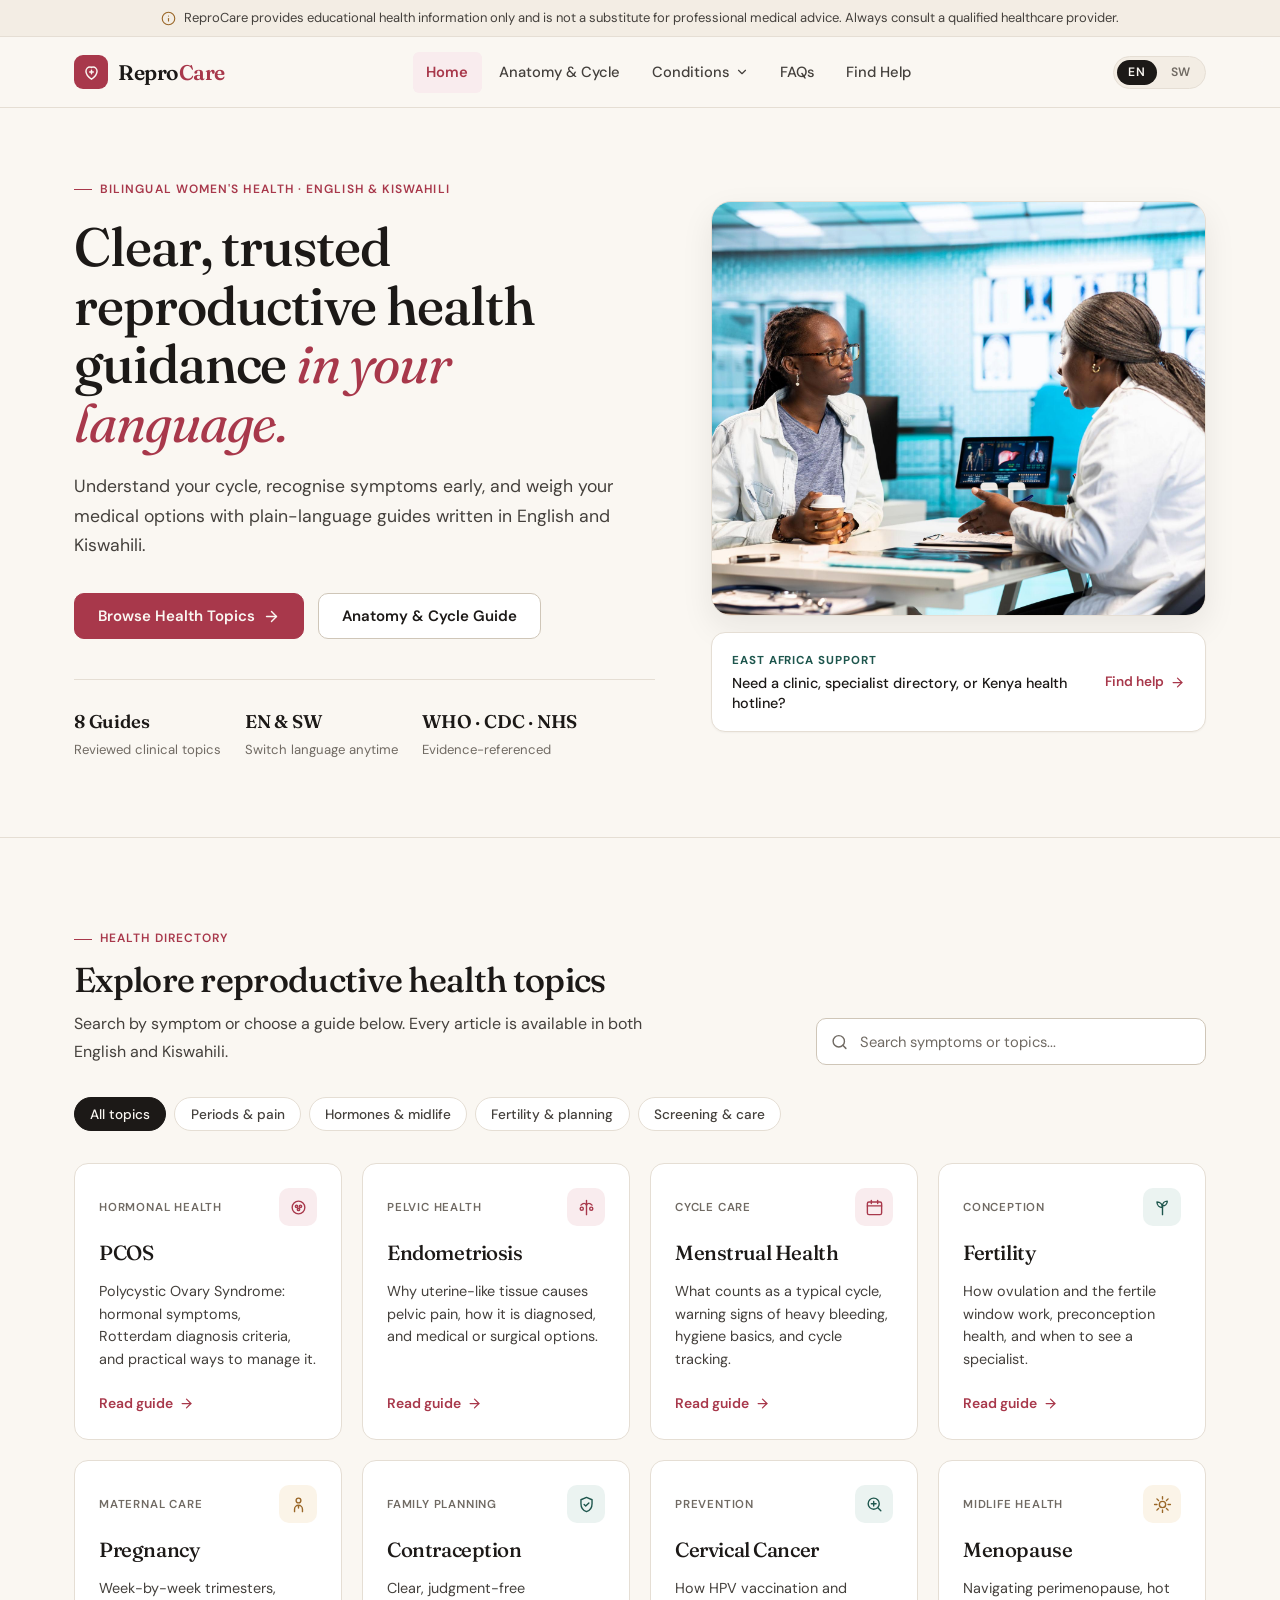
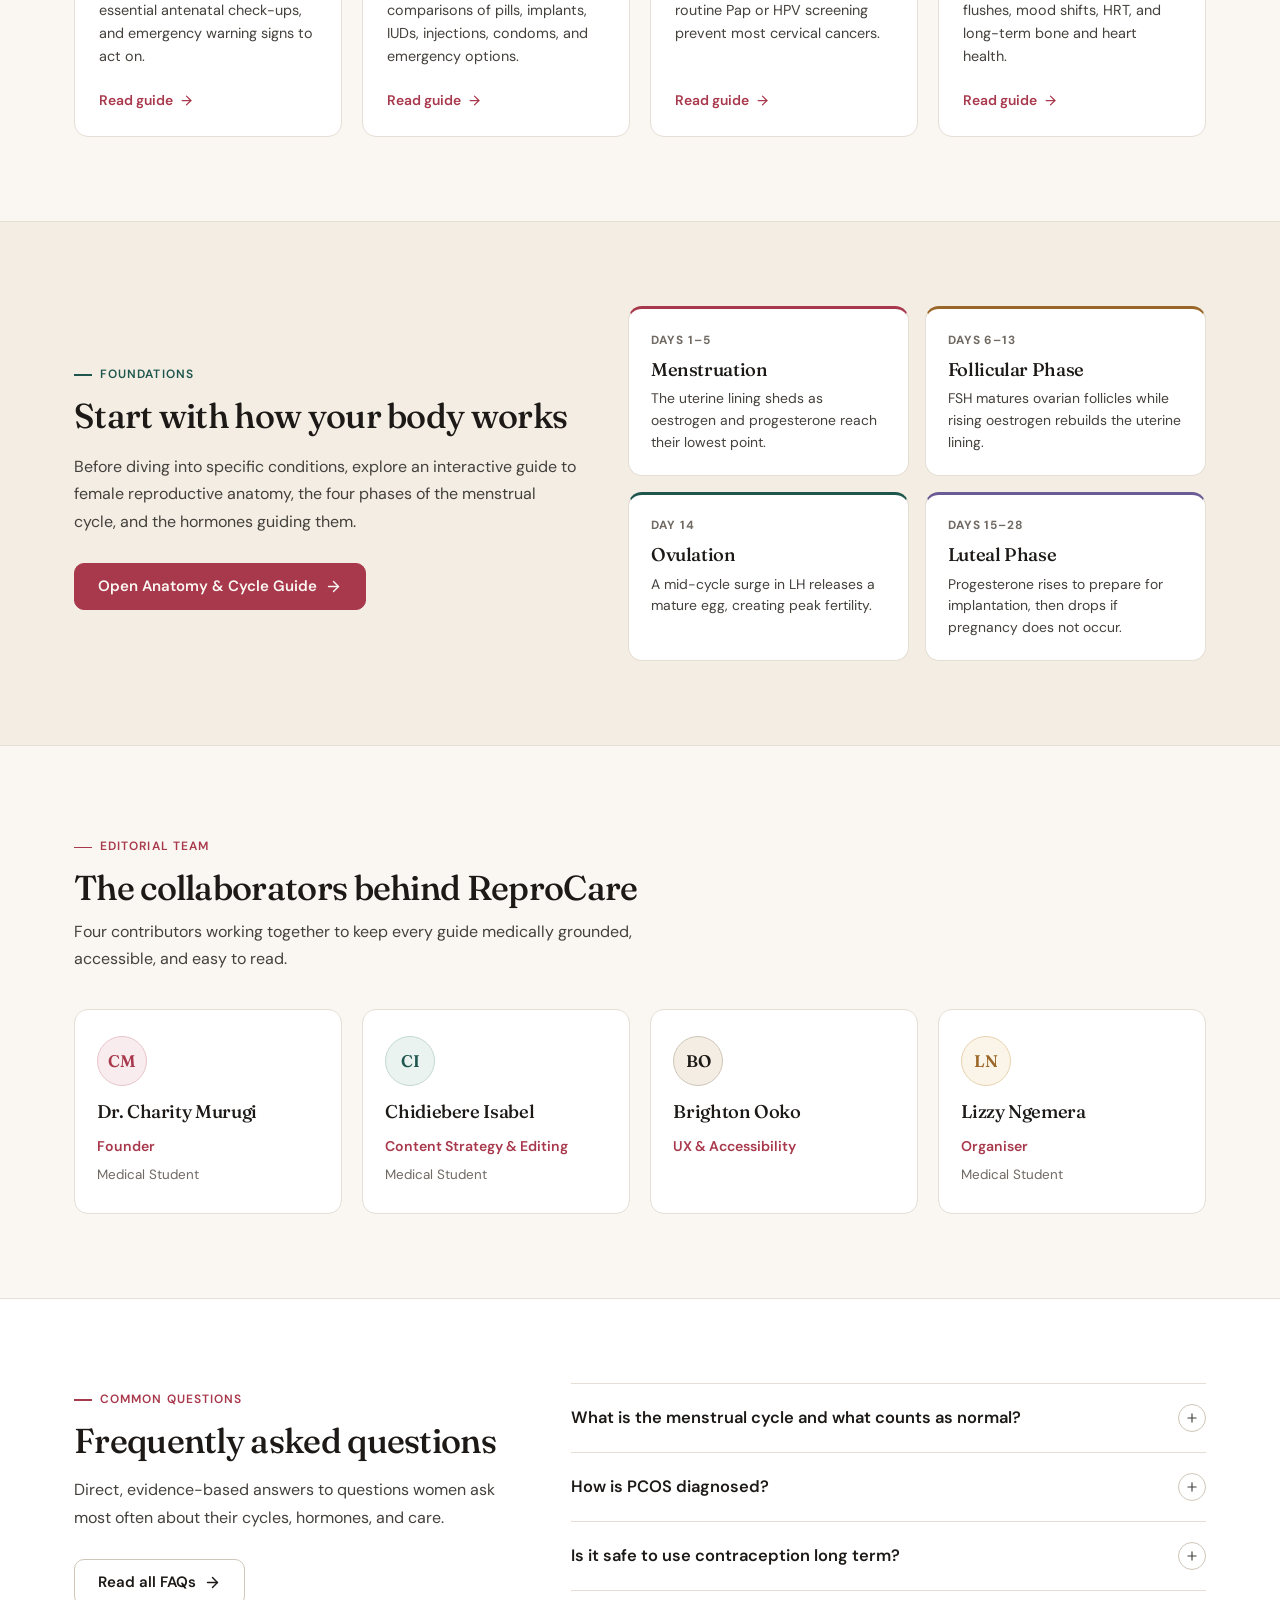
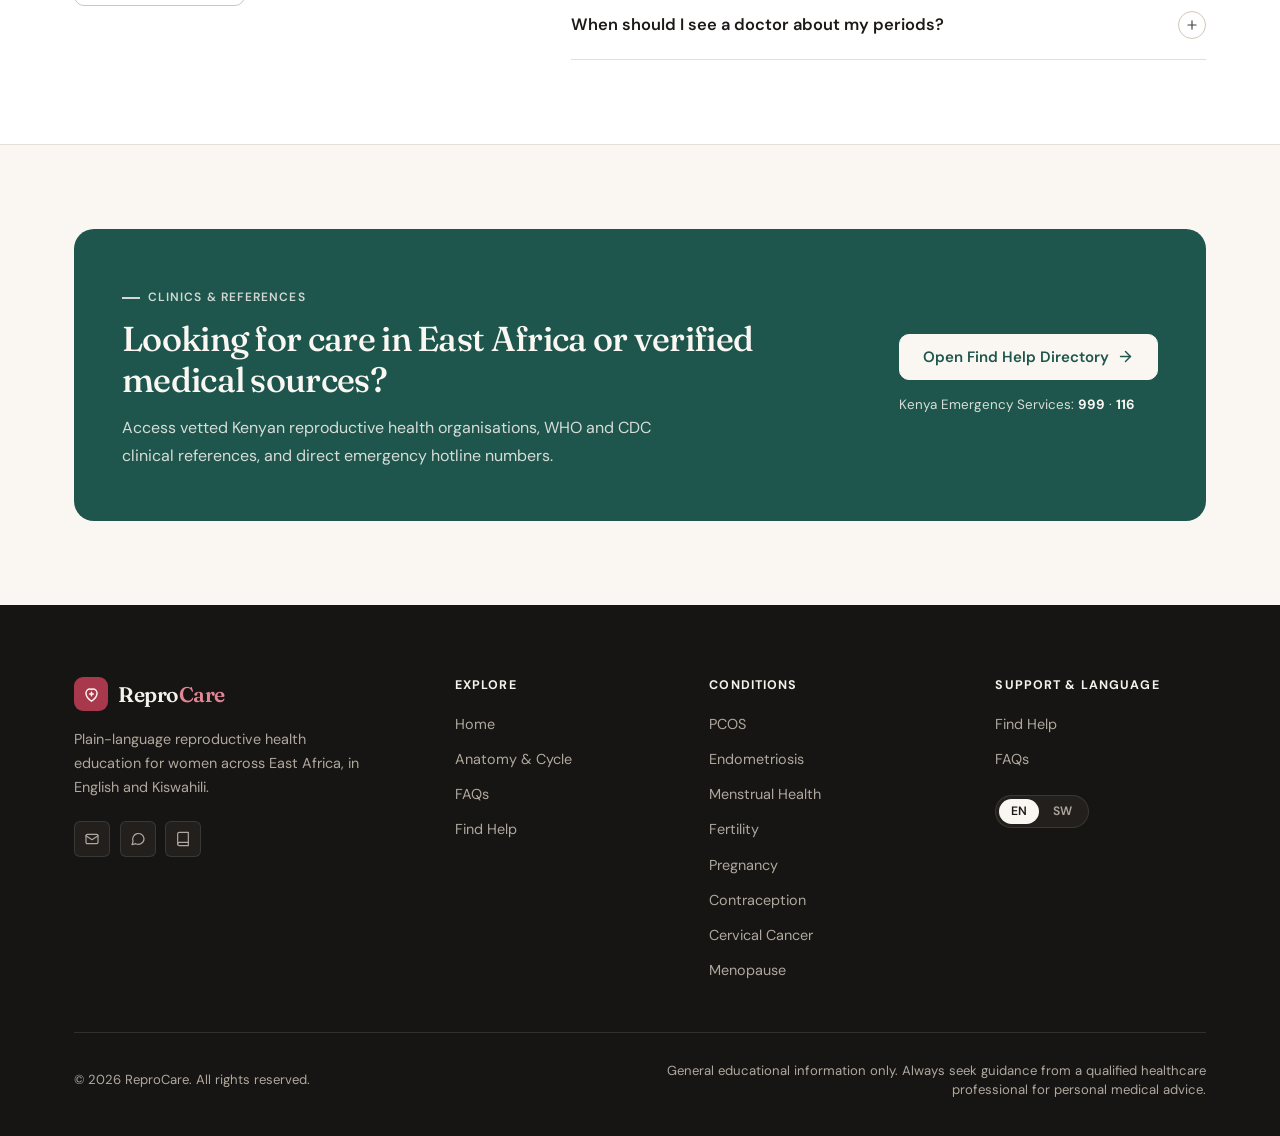
==== index.html @ 667c67c4 "Reprocare" ====
<!DOCTYPE html>
<html lang="en">

<head>
  <meta charset="UTF-8" />
  <meta name="viewport" content="width=device-width, initial-scale=1.0" />
  <title>ReproCare — Trusted Women's Reproductive Health Guide</title>
  <meta name="description"
    content="ReproCare offers clear, bilingual (English & Kiswahili) reproductive health education for women. Explore guides on PCOS, endometriosis, menstrual health, fertility, pregnancy, contraception, cervical cancer, and menopause." />
  <link rel="preconnect" href="https://fonts.googleapis.com" />
  <link rel="preconnect" href="https://fonts.gstatic.com" crossorigin />
  <link rel="stylesheet" href="css/styles.css" />
</head>

<body>
  <a href="#main-content" class="skip-link" data-i18n="skip_link">Skip to main content</a>

  <div class="notice-bar" role="note">
    <div class="container notice-bar-inner">
      <svg viewBox="0 0 24 24" fill="none" stroke="currentColor" stroke-width="1.8" stroke-linecap="round" stroke-linejoin="round" aria-hidden="true">
        <circle cx="12" cy="12" r="10" />
        <line x1="12" y1="16" x2="12" y2="12" />
        <line x1="12" y1="8" x2="12.01" y2="8" />
      </svg>
      <p data-i18n="disclaimer_text">ReproCare provides educational health information only and is not a substitute for professional medical advice. Always consult a qualified healthcare provider.</p>
    </div>
  </div>

  <header class="site-header" id="siteHeader">
    <div class="container nav-inner">
      <a href="index.html" class="brand-link" aria-label="ReproCare Home">
        <span class="brand-emblem" aria-hidden="true">
          <svg viewBox="0 0 24 24" fill="none" stroke="currentColor" stroke-width="1.85" stroke-linecap="round" stroke-linejoin="round">
            <path d="M12 20.5C7.6 17.4 5 14 5 10.4 5 7.2 7.4 5 10.1 5c1.2 0 1.9.7 1.9.7S12.7 5 13.9 5C16.6 5 19 7.2 19 10.4c0 3.6-2.6 7-7 10.1Z" />
            <path d="M12 9v4.5M9.75 11.25h4.5" />
          </svg>
        </span>
        <span class="brand-wordmark">Repro<em>Care</em></span>
      </a>

      <nav aria-label="Main navigation">
        <ul class="nav-menu">
          <li class="nav-item"><a href="index.html" class="nav-link active" data-i18n="nav_home">Home</a></li>
          <li class="nav-item"><a href="reproductive-system.html" class="nav-link" data-i18n="nav_repro">Anatomy &amp; Cycle</a></li>
          <li class="nav-item has-dropdown">
            <a href="#conditions" class="nav-link dropdown-trigger" aria-expanded="false" aria-haspopup="true">
              <span data-i18n="nav_conditions">Conditions</span>
              <svg class="nav-chevron" viewBox="0 0 24 24" fill="none" stroke="currentColor" stroke-width="2" stroke-linecap="round" stroke-linejoin="round" aria-hidden="true">
                <polyline points="6 9 12 15 18 9" />
              </svg>
            </a>
            <div class="nav-dropdown">
              <div class="nav-dropdown-panel">
                <a href="conditions/pcos.html" class="dropdown-link">
                  <strong data-i18n="cond_pcos">PCOS</strong>
                  <span data-i18n="cond_pcos_short">Hormones, cysts &amp; cycle balance</span>
                </a>
                <a href="conditions/endometriosis.html" class="dropdown-link">
                  <strong data-i18n="cond_endo">Endometriosis</strong>
                  <span data-i18n="cond_endo_short">Pelvic pain &amp; treatment options</span>
                </a>
                <a href="conditions/menstrual-health.html" class="dropdown-link">
                  <strong data-i18n="cond_menstrual">Menstrual Health</strong>
                  <span data-i18n="cond_menstrual_short">Normal periods, care &amp; tracking</span>
                </a>
                <a href="conditions/fertility.html" class="dropdown-link">
                  <strong data-i18n="cond_fertility">Fertility</strong>
                  <span data-i18n="cond_fertility_short">Ovulation &amp; conception support</span>
                </a>
                <a href="conditions/pregnancy.html" class="dropdown-link">
                  <strong data-i18n="cond_pregnancy">Pregnancy</strong>
                  <span data-i18n="cond_pregnancy_short">Trimesters &amp; antenatal care</span>
                </a>
                <a href="conditions/contraception.html" class="dropdown-link">
                  <strong data-i18n="cond_contraception">Contraception</strong>
                  <span data-i18n="cond_contraception_short">Compare family planning methods</span>
                </a>
                <a href="conditions/cervical-cancer.html" class="dropdown-link">
                  <strong data-i18n="cond_cervical">Cervical Cancer</strong>
                  <span data-i18n="cond_cervical_short">HPV vaccination &amp; screening</span>
                </a>
                <a href="conditions/menopause.html" class="dropdown-link">
                  <strong data-i18n="cond_menopause">Menopause</strong>
                  <span data-i18n="cond_menopause_short">Perimenopause &amp; midlife health</span>
                </a>
              </div>
            </div>
          </li>
          <li class="nav-item"><a href="faqs.html" class="nav-link" data-i18n="nav_faqs">FAQs</a></li>
          <li class="nav-item"><a href="find-help.html" class="nav-link" data-i18n="nav_findhelp">Find Help</a></li>
        </ul>
      </nav>

      <div class="nav-actions">
        <div class="lang-switch" role="group" aria-label="Language selector">
          <button type="button" class="lang-btn active" data-lang="en" aria-pressed="true">EN</button>
          <button type="button" class="lang-btn" data-lang="sw" aria-pressed="false">SW</button>
        </div>
        <button type="button" class="menu-toggle" id="menuToggle" aria-label="Open navigation menu" aria-expanded="false" aria-controls="mobileDrawer">
          <span></span><span></span><span></span>
        </button>
      </div>
    </div>
  </header>

  <div class="mobile-drawer" id="mobileDrawer" aria-hidden="true">
    <nav class="mobile-drawer-panel" aria-label="Mobile navigation">
      <div>
        <div class="mobile-group-label" data-i18n="mobile_menu_main">Navigate</div>
        <div class="mobile-nav-list">
          <a href="index.html" class="active" data-i18n="nav_home">Home</a>
          <a href="reproductive-system.html" data-i18n="nav_repro">Anatomy &amp; Cycle</a>
          <a href="faqs.html" data-i18n="nav_faqs">FAQs</a>
          <a href="find-help.html" data-i18n="nav_findhelp">Find Help</a>
        </div>
      </div>
      <div>
        <div class="mobile-group-label" data-i18n="mobile_menu_conditions">Health Topics</div>
        <div class="mobile-nav-list">
          <a href="conditions/pcos.html" data-i18n="cond_pcos">PCOS</a>
          <a href="conditions/endometriosis.html" data-i18n="cond_endo">Endometriosis</a>
          <a href="conditions/menstrual-health.html" data-i18n="cond_menstrual">Menstrual Health</a>
          <a href="conditions/fertility.html" data-i18n="cond_fertility">Fertility</a>
          <a href="conditions/pregnancy.html" data-i18n="cond_pregnancy">Pregnancy</a>
          <a href="conditions/contraception.html" data-i18n="cond_contraception">Contraception</a>
          <a href="conditions/cervical-cancer.html" data-i18n="cond_cervical">Cervical Cancer</a>
          <a href="conditions/menopause.html" data-i18n="cond_menopause">Menopause</a>
        </div>
      </div>
      <div>
        <div class="mobile-group-label" data-i18n="mobile_menu_lang">Language</div>
        <div class="lang-switch" role="group" aria-label="Language selector">
          <button type="button" class="lang-btn active" data-lang="en" aria-pressed="true">EN</button>
          <button type="button" class="lang-btn" data-lang="sw" aria-pressed="false">SW</button>
        </div>
      </div>
    </nav>
  </div>

  <main id="main-content">
    <section class="hero" aria-labelledby="heroHeading">
      <div class="container hero-grid">
        <div class="hero-copy">
          <span class="eyebrow" data-i18n="hero_eyebrow">Bilingual Women's Health · English &amp; Kiswahili</span>
          <h1 id="heroHeading">
            <span data-i18n="hero_title_1">Clear, trusted reproductive health guidance </span>
            <em data-i18n="hero_title_em">in your language.</em>
          </h1>
          <p class="hero-lead" data-i18n="hero_subtitle">
            Understand your cycle, recognise symptoms early, and weigh your medical options with plain-language guides written in English and Kiswahili.
          </p>
          <div class="hero-actions">
            <a href="#conditions" class="btn btn-primary">
              <span data-i18n="hero_cta1">Browse Health Topics</span>
              <svg viewBox="0 0 24 24" fill="none" stroke="currentColor" stroke-width="2" stroke-linecap="round" stroke-linejoin="round" aria-hidden="true">
                <line x1="5" y1="12" x2="19" y2="12" />
                <polyline points="12 5 19 12 12 19" />
              </svg>
            </a>
            <a href="reproductive-system.html" class="btn btn-secondary" data-i18n="hero_cta2">Anatomy &amp; Cycle Guide</a>
          </div>
          <div class="hero-meta" aria-label="Editorial highlights">
            <div class="hero-meta-item">
              <strong data-i18n="hero_meta_1_val">8 Guides</strong>
              <span data-i18n="hero_meta_1_lbl">Reviewed clinical topics</span>
            </div>
            <div class="hero-meta-item">
              <strong data-i18n="hero_meta_2_val">EN &amp; SW</strong>
              <span data-i18n="hero_meta_2_lbl">Switch language anytime</span>
            </div>
            <div class="hero-meta-item">
              <strong data-i18n="hero_meta_3_val">WHO · CDC · NHS</strong>
              <span data-i18n="hero_meta_3_lbl">Evidence-referenced</span>
            </div>
          </div>
        </div>

        <div class="hero-media">
          <div class="hero-photo-frame">
            <img src="assets/images/doctors_help.jpg" alt="A female clinician discussing reproductive health options with a patient in a bright consultation room" />
          </div>
          <div class="hero-note-card">
            <div>
              <small data-i18n="hero_card_label">East Africa Support</small>
              <p data-i18n="hero_card_title">Need a clinic, specialist directory, or Kenya health hotline?</p>
            </div>
            <a href="find-help.html" class="hero-note-link">
              <span data-i18n="hero_card_link">Find help</span>
              <svg viewBox="0 0 24 24" fill="none" stroke="currentColor" stroke-width="2" stroke-linecap="round" stroke-linejoin="round" aria-hidden="true">
                <line x1="5" y1="12" x2="19" y2="12" />
                <polyline points="12 5 19 12 12 19" />
              </svg>
            </a>
          </div>
        </div>
      </div>
    </section>

    <section class="section" id="conditions" aria-labelledby="conditionsHeading">
      <div class="container">
        <div class="section-top">
          <div class="section-heading">
            <span class="eyebrow" data-i18n="conditions_eyebrow">Health Directory</span>
            <h2 id="conditionsHeading" data-i18n="conditions_title">Explore reproductive health topics</h2>
            <p data-i18n="conditions_sub">Search by symptom or choose a guide below. Every article is available in both English and Kiswahili.</p>
          </div>
          <div class="search-field">
            <svg class="search-field-icon" viewBox="0 0 24 24" fill="none" stroke="currentColor" stroke-width="2" stroke-linecap="round" stroke-linejoin="round" aria-hidden="true">
              <circle cx="11" cy="11" r="8" />
              <line x1="21" y1="21" x2="16.65" y2="16.65" />
            </svg>
            <input type="search" id="topicSearch" class="search-input" data-i18n="search_placeholder"
              placeholder="Search symptoms or topics..." aria-label="Search health topics or symptoms" />
            <button type="button" id="topicSearchClear" class="search-clear" aria-label="Clear search">
              <svg viewBox="0 0 24 24" fill="none" stroke="currentColor" stroke-width="2.2" stroke-linecap="round" aria-hidden="true">
                <line x1="18" y1="6" x2="6" y2="18" />
                <line x1="6" y1="6" x2="18" y2="18" />
              </svg>
            </button>
          </div>
        </div>

        <div class="filter-bar" role="group" aria-label="Filter health topics by category">
          <button type="button" class="filter-chip active" data-topic-filter="all" aria-pressed="true" data-i18n="filter_all">All topics</button>
          <button type="button" class="filter-chip" data-topic-filter="cycle" aria-pressed="false" data-i18n="filter_cycle">Periods &amp; pain</button>
          <button type="button" class="filter-chip" data-topic-filter="hormones" aria-pressed="false" data-i18n="filter_hormones">Hormones &amp; midlife</button>
          <button type="button" class="filter-chip" data-topic-filter="family" aria-pressed="false" data-i18n="filter_family">Fertility &amp; planning</button>
          <button type="button" class="filter-chip" data-topic-filter="care" aria-pressed="false" data-i18n="filter_care">Screening &amp; care</button>
        </div>

        <div class="topics-grid" id="topicsGrid">
          <article class="topic-card reveal" data-category="hormones cycle"
            data-search="pcos polycystic ovary syndrome irregular periods hormones acne hair insulin weight fertility hedhi homoni">
            <div class="topic-card-top">
              <span class="topic-cat" data-i18n="cat_hormones">Hormonal health</span>
              <span class="topic-icon" aria-hidden="true">
                <svg viewBox="0 0 24 24" fill="none" stroke="currentColor" stroke-width="1.75" stroke-linecap="round" stroke-linejoin="round">
                  <circle cx="12" cy="12" r="8" />
                  <circle cx="9.5" cy="10.5" r="1.5" />
                  <circle cx="14.5" cy="10.5" r="1.5" />
                  <circle cx="12" cy="14.5" r="1.5" />
                </svg>
              </span>
            </div>
            <h3 data-i18n="card_pcos_title">PCOS</h3>
            <p data-i18n="card_pcos_desc">Polycystic Ovary Syndrome: hormonal symptoms, Rotterdam diagnosis criteria, and practical ways to manage it.</p>
            <a href="conditions/pcos.html" class="card-link">
              <span data-i18n="read_guide">Read guide</span>
              <svg viewBox="0 0 24 24" fill="none" stroke="currentColor" stroke-width="2" stroke-linecap="round" stroke-linejoin="round" aria-hidden="true">
                <line x1="5" y1="12" x2="19" y2="12" />
                <polyline points="12 5 19 12 12 19" />
              </svg>
            </a>
          </article>

          <article class="topic-card reveal" data-category="cycle"
            data-search="endometriosis uterus pelvic pain cramps heavy periods fertility laparoscopy maumivu nyonga">
            <div class="topic-card-top">
              <span class="topic-cat" data-i18n="cat_pelvic">Pelvic health</span>
              <span class="topic-icon" aria-hidden="true">
                <svg viewBox="0 0 24 24" fill="none" stroke="currentColor" stroke-width="1.75" stroke-linecap="round" stroke-linejoin="round">
                  <path d="M12 3v18" />
                  <path d="M5 9c2.5-3 5.5-3 7 0 1.5-3 4.5-3 7 0" />
                  <circle cx="6" cy="13.5" r="2" />
                  <circle cx="18" cy="13.5" r="2" />
                </svg>
              </span>
            </div>
            <h3 data-i18n="card_endo_title">Endometriosis</h3>
            <p data-i18n="card_endo_desc">Why uterine-like tissue causes pelvic pain, how it is diagnosed, and medical or surgical options.</p>
            <a href="conditions/endometriosis.html" class="card-link">
              <span data-i18n="read_guide">Read guide</span>
              <svg viewBox="0 0 24 24" fill="none" stroke="currentColor" stroke-width="2" stroke-linecap="round" stroke-linejoin="round" aria-hidden="true">
                <line x1="5" y1="12" x2="19" y2="12" />
                <polyline points="12 5 19 12 12 19" />
              </svg>
            </a>
          </article>

          <article class="topic-card reveal" data-category="cycle"
            data-search="menstrual health periods cycle cramps heavy bleeding hygiene tracking spotting pads tampons hedhi usafi">
            <div class="topic-card-top">
              <span class="topic-cat" data-i18n="cat_cycle">Cycle care</span>
              <span class="topic-icon" aria-hidden="true">
                <svg viewBox="0 0 24 24" fill="none" stroke="currentColor" stroke-width="1.75" stroke-linecap="round" stroke-linejoin="round">
                  <rect x="3" y="5" width="18" height="16" rx="2" />
                  <line x1="16" y1="3" x2="16" y2="7" />
                  <line x1="8" y1="3" x2="8" y2="7" />
                  <line x1="3" y1="10" x2="21" y2="10" />
                </svg>
              </span>
            </div>
            <h3 data-i18n="card_menstrual_title">Menstrual Health</h3>
            <p data-i18n="card_menstrual_desc">What counts as a typical cycle, warning signs of heavy bleeding, hygiene basics, and cycle tracking.</p>
            <a href="conditions/menstrual-health.html" class="card-link">
              <span data-i18n="read_guide">Read guide</span>
              <svg viewBox="0 0 24 24" fill="none" stroke="currentColor" stroke-width="2" stroke-linecap="round" stroke-linejoin="round" aria-hidden="true">
                <line x1="5" y1="12" x2="19" y2="12" />
                <polyline points="12 5 19 12 12 19" />
              </svg>
            </a>
          </article>

          <article class="topic-card reveal" data-category="family"
            data-search="fertility ovulation conceive fertile window trying infertility ivf iui folic acid uzazi rutuba">
            <div class="topic-card-top">
              <span class="topic-cat" data-i18n="cat_conception">Conception</span>
              <span class="topic-icon sage" aria-hidden="true">
                <svg viewBox="0 0 24 24" fill="none" stroke="currentColor" stroke-width="1.75" stroke-linecap="round" stroke-linejoin="round">
                  <path d="M12 21V9" />
                  <path d="M12 12c0-4-3-7-7-7 0 4 3 7 7 7Z" />
                  <path d="M12 10c0-3.5 2.5-6 6-6 0 3.5-2.5 6-6 6Z" />
                </svg>
              </span>
            </div>
            <h3 data-i18n="card_fertility_title">Fertility</h3>
            <p data-i18n="card_fertility_desc">How ovulation and the fertile window work, preconception health, and when to see a specialist.</p>
            <a href="conditions/fertility.html" class="card-link">
              <span data-i18n="read_guide">Read guide</span>
              <svg viewBox="0 0 24 24" fill="none" stroke="currentColor" stroke-width="2" stroke-linecap="round" stroke-linejoin="round" aria-hidden="true">
                <line x1="5" y1="12" x2="19" y2="12" />
                <polyline points="12 5 19 12 12 19" />
              </svg>
            </a>
          </article>

          <article class="topic-card reveal" data-category="family care"
            data-search="pregnancy prenatal antenatal trimester baby maternal preeclampsia warning signs clinic ujauzito mimba">
            <div class="topic-card-top">
              <span class="topic-cat" data-i18n="cat_maternal">Maternal care</span>
              <span class="topic-icon ochre" aria-hidden="true">
                <svg viewBox="0 0 24 24" fill="none" stroke="currentColor" stroke-width="1.75" stroke-linecap="round" stroke-linejoin="round">
                  <circle cx="12" cy="7" r="3" />
                  <path d="M7 21v-3a5 5 0 0 1 10 0v3" />
                  <path d="M12 13.5v3" />
                </svg>
              </span>
            </div>
            <h3 data-i18n="card_pregnancy_title">Pregnancy</h3>
            <p data-i18n="card_pregnancy_desc">Week-by-week trimesters, essential antenatal check-ups, and emergency warning signs to act on.</p>
            <a href="conditions/pregnancy.html" class="card-link">
              <span data-i18n="read_guide">Read guide</span>
              <svg viewBox="0 0 24 24" fill="none" stroke="currentColor" stroke-width="2" stroke-linecap="round" stroke-linejoin="round" aria-hidden="true">
                <line x1="5" y1="12" x2="19" y2="12" />
                <polyline points="12 5 19 12 12 19" />
              </svg>
            </a>
          </article>

          <article class="topic-card reveal" data-category="family"
            data-search="contraception birth control pill condom implant injection iud copper coil morning after family planning uzazi wa mpango">
            <div class="topic-card-top">
              <span class="topic-cat" data-i18n="cat_planning">Family planning</span>
              <span class="topic-icon sage" aria-hidden="true">
                <svg viewBox="0 0 24 24" fill="none" stroke="currentColor" stroke-width="1.75" stroke-linecap="round" stroke-linejoin="round">
                  <path d="M12 3l7 3v5c0 5-3.2 8.7-7 10-3.8-1.3-7-5-7-10V6l7-3Z" />
                  <polyline points="9 12 11 14 15 10" />
                </svg>
              </span>
            </div>
            <h3 data-i18n="card_contraception_title">Contraception</h3>
            <p data-i18n="card_contraception_desc">Clear, judgment-free comparisons of pills, implants, IUDs, injections, condoms, and emergency options.</p>
            <a href="conditions/contraception.html" class="card-link">
              <span data-i18n="read_guide">Read guide</span>
              <svg viewBox="0 0 24 24" fill="none" stroke="currentColor" stroke-width="2" stroke-linecap="round" stroke-linejoin="round" aria-hidden="true">
                <line x1="5" y1="12" x2="19" y2="12" />
                <polyline points="12 5 19 12 12 19" />
              </svg>
            </a>
          </article>

          <article class="topic-card reveal" data-category="care"
            data-search="cervical cancer hpv vaccine vaccination pap smear screening prevention bleeding saratani mlango wa kizazi">
            <div class="topic-card-top">
              <span class="topic-cat" data-i18n="cat_prevention">Prevention</span>
              <span class="topic-icon sage" aria-hidden="true">
                <svg viewBox="0 0 24 24" fill="none" stroke="currentColor" stroke-width="1.75" stroke-linecap="round" stroke-linejoin="round">
                  <circle cx="11" cy="11" r="7" />
                  <path d="M11 8v6M8 11h6" />
                  <line x1="20" y1="20" x2="16.2" y2="16.2" />
                </svg>
              </span>
            </div>
            <h3 data-i18n="card_cervical_title">Cervical Cancer</h3>
            <p data-i18n="card_cervical_desc">How HPV vaccination and routine Pap or HPV screening prevent most cervical cancers.</p>
            <a href="conditions/cervical-cancer.html" class="card-link">
              <span data-i18n="read_guide">Read guide</span>
              <svg viewBox="0 0 24 24" fill="none" stroke="currentColor" stroke-width="2" stroke-linecap="round" stroke-linejoin="round" aria-hidden="true">
                <line x1="5" y1="12" x2="19" y2="12" />
                <polyline points="12 5 19 12 12 19" />
              </svg>
            </a>
          </article>

          <article class="topic-card reveal" data-category="hormones care"
            data-search="menopause perimenopause hot flashes night sweats hrt hormones midlife dryness kukoma hedhi">
            <div class="topic-card-top">
              <span class="topic-cat" data-i18n="cat_midlife">Midlife health</span>
              <span class="topic-icon ochre" aria-hidden="true">
                <svg viewBox="0 0 24 24" fill="none" stroke="currentColor" stroke-width="1.75" stroke-linecap="round" stroke-linejoin="round">
                  <circle cx="12" cy="12" r="4" />
                  <path d="M12 2v3M12 19v3M4.9 4.9l2.1 2.1M17 17l2.1 2.1M2 12h3M19 12h3M4.9 19.1L7 17M17 7l2.1-2.1" />
                </svg>
              </span>
            </div>
            <h3 data-i18n="card_menopause_title">Menopause</h3>
            <p data-i18n="card_menopause_desc">Navigating perimenopause, hot flushes, mood shifts, HRT, and long-term bone and heart health.</p>
            <a href="conditions/menopause.html" class="card-link">
              <span data-i18n="read_guide">Read guide</span>
              <svg viewBox="0 0 24 24" fill="none" stroke="currentColor" stroke-width="2" stroke-linecap="round" stroke-linejoin="round" aria-hidden="true">
                <line x1="5" y1="12" x2="19" y2="12" />
                <polyline points="12 5 19 12 12 19" />
              </svg>
            </a>
          </article>
        </div>

        <div class="empty-state" id="noResults" role="status" aria-live="polite">
          <p data-i18n="no_results">No matching health topics found. Try clearing your search or selecting another category.</p>
        </div>
      </div>
    </section>

    <section class="section section-alt" aria-labelledby="spotlightHeading">
      <div class="container spotlight-grid">
        <div class="spotlight-copy">
          <span class="eyebrow eyebrow-sage" data-i18n="spotlight_eyebrow">Foundations</span>
          <h2 id="spotlightHeading" data-i18n="spotlight_title">Start with how your body works</h2>
          <p data-i18n="spotlight_desc">
            Before diving into specific conditions, explore an interactive guide to female reproductive anatomy, the four phases of the menstrual cycle, and the hormones guiding them.
          </p>
          <a href="reproductive-system.html" class="btn btn-primary">
            <span data-i18n="spotlight_cta">Open Anatomy &amp; Cycle Guide</span>
            <svg viewBox="0 0 24 24" fill="none" stroke="currentColor" stroke-width="2" stroke-linecap="round" stroke-linejoin="round" aria-hidden="true">
              <line x1="5" y1="12" x2="19" y2="12" />
              <polyline points="12 5 19 12 12 19" />
            </svg>
          </a>
        </div>

        <div class="phase-strip">
          <div class="phase-tile">
            <span class="phase-days" data-i18n="phase_1_days">Days 1–5</span>
            <h3 data-i18n="phase_1_title">Menstruation</h3>
            <p data-i18n="phase_1_desc">The uterine lining sheds as oestrogen and progesterone reach their lowest point.</p>
          </div>
          <div class="phase-tile p-follicular">
            <span class="phase-days" data-i18n="phase_2_days">Days 6–13</span>
            <h3 data-i18n="phase_2_title">Follicular Phase</h3>
            <p data-i18n="phase_2_desc">FSH matures ovarian follicles while rising oestrogen rebuilds the uterine lining.</p>
          </div>
          <div class="phase-tile p-ovulation">
            <span class="phase-days" data-i18n="phase_3_days">Day 14</span>
            <h3 data-i18n="phase_3_title">Ovulation</h3>
            <p data-i18n="phase_3_desc">A mid-cycle surge in LH releases a mature egg, creating peak fertility.</p>
          </div>
          <div class="phase-tile p-luteal">
            <span class="phase-days" data-i18n="phase_4_days">Days 15–28</span>
            <h3 data-i18n="phase_4_title">Luteal Phase</h3>
            <p data-i18n="phase_4_desc">Progesterone rises to prepare for implantation, then drops if pregnancy does not occur.</p>
          </div>
        </div>
      </div>
    </section>

    <section class="section" aria-labelledby="teamHeading">
      <div class="container">
        <div class="section-heading">
          <span class="eyebrow" data-i18n="team_eyebrow">Editorial Team</span>
          <h2 id="teamHeading" data-i18n="team_title">The collaborators behind ReproCare</h2>
          <p data-i18n="team_sub">Four contributors working together to keep every guide medically grounded, accessible, and easy to read.</p>
        </div>

        <div class="team-grid">
          <article class="member-card reveal">
            <div class="member-monogram" aria-hidden="true">CM</div>
            <h3>Dr. Charity Murugi</h3>
            <p class="member-role" data-i18n="role_founder">Founder</p>
            <p class="member-cred" data-i18n="role_med_student">Medical Student</p>
          </article>

          <article class="member-card reveal">
            <div class="member-monogram sage" aria-hidden="true">CI</div>
            <h3>Chidiebere Isabel</h3>
            <p class="member-role" data-i18n="role_content">Content Strategy &amp; Editing</p>
            <p class="member-cred" data-i18n="role_med_student">Medical Student</p>
          </article>

          <article class="member-card reveal">
            <div class="member-monogram stone" aria-hidden="true">BO</div>
            <h3>Brighton Ooko</h3>
            <p class="member-role" data-i18n="role_ux">UX &amp; Accessibility</p>
          </article>

          <article class="member-card reveal">
            <div class="member-monogram ochre" aria-hidden="true">LN</div>
            <h3>Lizzy Ngemera</h3>
            <p class="member-role" data-i18n="role_organiser">Organiser</p>
            <p class="member-cred" data-i18n="role_med_student">Medical Student</p>
          </article>
        </div>
      </div>
    </section>

    <section class="section section-surface" aria-labelledby="faqHeading">
      <div class="container faq-split">
        <div class="faq-intro">
          <span class="eyebrow" data-i18n="faq_eyebrow">Common Questions</span>
          <h2 id="faqHeading" data-i18n="faq_title">Frequently asked questions</h2>
          <p data-i18n="faq_sub">Direct, evidence-based answers to questions women ask most often about their cycles, hormones, and care.</p>
          <a href="faqs.html" class="btn btn-secondary">
            <span data-i18n="view_all_faqs">Read all FAQs</span>
            <svg viewBox="0 0 24 24" fill="none" stroke="currentColor" stroke-width="2" stroke-linecap="round" stroke-linejoin="round" aria-hidden="true">
              <line x1="5" y1="12" x2="19" y2="12" />
              <polyline points="12 5 19 12 12 19" />
            </svg>
          </a>
        </div>

        <div class="accordion" id="homeFaq">
          <div class="accordion-item">
            <button type="button" class="accordion-trigger" aria-expanded="false">
              <span class="en-text">What is the menstrual cycle and what counts as normal?</span>
              <span class="sw-text" style="display:none;">Mzunguko wa hedhi ni nini na upi ni wa kawaida?</span>
              <span class="accordion-icon" aria-hidden="true">
                <svg viewBox="0 0 24 24" fill="none" stroke="currentColor" stroke-width="2" stroke-linecap="round"><line x1="12" y1="5" x2="12" y2="19" /><line x1="5" y1="12" x2="19" y2="12" /></svg>
              </span>
            </button>
            <div class="accordion-body">
              <div class="accordion-body-inner">
                <p class="en-text">A typical menstrual cycle lasts between 21 and 35 days, with periods lasting 2 to 7 days. Flow varies from person to person. Speak with a healthcare provider if your cycle regularly falls outside this window, or if you have very heavy bleeding or severe pain.</p>
                <p class="sw-text" style="display:none;">Mzunguko wa kawaida wa hedhi ni kati ya siku 21 na 35, na hedhi hudumu siku 2 hadi 7. Kiasi cha damu hutofautiana kati ya wanawake. Wasiliana na mtaalamu wa afya ikiwa mzunguko wako unatoka nje ya kipindi hiki mara kwa mara, au una damu nyingi sana au maumivu makali.</p>
              </div>
            </div>
          </div>

          <div class="accordion-item">
            <button type="button" class="accordion-trigger" aria-expanded="false">
              <span class="en-text">How is PCOS diagnosed?</span>
              <span class="sw-text" style="display:none;">PCOS inatambuliwaje na daktari?</span>
              <span class="accordion-icon" aria-hidden="true">
                <svg viewBox="0 0 24 24" fill="none" stroke="currentColor" stroke-width="2" stroke-linecap="round"><line x1="12" y1="5" x2="12" y2="19" /><line x1="5" y1="12" x2="19" y2="12" /></svg>
              </span>
            </button>
            <div class="accordion-body">
              <div class="accordion-body-inner">
                <p class="en-text">Clinicians diagnose PCOS using a combination of symptom history, hormone blood tests, and sometimes a pelvic ultrasound. Common signs include irregular periods, acne, excess facial or body hair, and metabolic changes. Read our <a href="conditions/pcos.html">PCOS guide</a> for details.</p>
                <p class="sw-text" style="display:none;">Madaktari hutambua PCOS kwa kuchanganya historia ya dalili, vipimo vya damu vya homoni, na wakati mwingine ultrasound. Dalili za kawaida ni hedhi zisizo za kawaida, chunusi, nywele nyingi mwilini, na mabadiliko ya uzito. Soma <a href="conditions/pcos.html">mwongozo wetu wa PCOS</a> kwa undani.</p>
              </div>
            </div>
          </div>

          <div class="accordion-item">
            <button type="button" class="accordion-trigger" aria-expanded="false">
              <span class="en-text">Is it safe to use contraception long term?</span>
              <span class="sw-text" style="display:none;">Je, ni salama kutumia uzazi wa mpango kwa muda mrefu?</span>
              <span class="accordion-icon" aria-hidden="true">
                <svg viewBox="0 0 24 24" fill="none" stroke="currentColor" stroke-width="2" stroke-linecap="round"><line x1="12" y1="5" x2="12" y2="19" /><line x1="5" y1="12" x2="19" y2="12" /></svg>
              </span>
            </button>
            <div class="accordion-body">
              <div class="accordion-body-inner">
                <p class="en-text">Most contraceptive methods are safe for long-term use and do not harm future fertility. The best fit depends on your medical history, age, and family plans. Compare methods in our <a href="conditions/contraception.html">Contraception guide</a>.</p>
                <p class="sw-text" style="display:none;">Njia nyingi za uzazi wa mpango ni salama kwa matumizi ya muda mrefu na haziharibu uwezo wa kupata mimba baadaye. Chaguo bora linategemea afya yako, umri, na mipango ya familia. Linganisha njia kwenye <a href="conditions/contraception.html">mwongozo wa Uzazi wa Mpango</a>.</p>
              </div>
            </div>
          </div>

          <div class="accordion-item">
            <button type="button" class="accordion-trigger" aria-expanded="false">
              <span class="en-text">When should I see a doctor about my periods?</span>
              <span class="sw-text" style="display:none;">Nimuone daktari lini kuhusu hedhi yangu?</span>
              <span class="accordion-icon" aria-hidden="true">
                <svg viewBox="0 0 24 24" fill="none" stroke="currentColor" stroke-width="2" stroke-linecap="round"><line x1="12" y1="5" x2="12" y2="19" /><line x1="5" y1="12" x2="19" y2="12" /></svg>
              </span>
            </button>
            <div class="accordion-body">
              <div class="accordion-body-inner">
                <p class="en-text">Seek medical review if you soak through a pad or tampon every hour, bleed for more than 7 days, miss periods for 3 or more months without being pregnant, bleed between cycles, or have pain that disrupts daily life.</p>
                <p class="sw-text" style="display:none;">Muone daktari ikiwa unalowesha pedi au tampon kila saa, hedhi inadumu zaidi ya siku 7, unakosa hedhi kwa miezi 3 au zaidi bila ujauzito, unatokwa damu kati ya hedhi, au una maumivu yanayozuia shughuli zako.</p>
              </div>
            </div>
          </div>
        </div>
      </div>
    </section>

    <section class="section" aria-labelledby="supportHeading">
      <div class="container">
        <div class="support-card">
          <div>
            <span class="eyebrow eyebrow-light" data-i18n="support_eyebrow">Clinics &amp; References</span>
            <h2 id="supportHeading" data-i18n="support_title">Looking for care in East Africa or verified medical sources?</h2>
            <p data-i18n="support_desc">Access vetted Kenyan reproductive health organisations, WHO and CDC clinical references, and direct emergency hotline numbers.</p>
          </div>
          <div class="support-actions">
            <a href="find-help.html" class="btn btn-light">
              <span data-i18n="support_cta">Open Find Help Directory</span>
              <svg viewBox="0 0 24 24" fill="none" stroke="currentColor" stroke-width="2" stroke-linecap="round" stroke-linejoin="round" aria-hidden="true">
                <line x1="5" y1="12" x2="19" y2="12" />
                <polyline points="12 5 19 12 12 19" />
              </svg>
            </a>
            <p class="support-hotline">
              <span data-i18n="support_hotline_label">Kenya Emergency Services:</span>
              <a href="tel:999"><strong>999</strong></a> · <a href="tel:116"><strong>116</strong></a>
            </p>
          </div>
        </div>
      </div>
    </section>
  </main>

  <footer class="site-footer" role="contentinfo">
    <div class="container">
      <div class="footer-grid">
        <div class="footer-brand">
          <a href="index.html" class="brand-link" aria-label="ReproCare Home">
            <span class="brand-emblem" aria-hidden="true">
              <svg viewBox="0 0 24 24" fill="none" stroke="currentColor" stroke-width="1.85" stroke-linecap="round" stroke-linejoin="round">
                <path d="M12 20.5C7.6 17.4 5 14 5 10.4 5 7.2 7.4 5 10.1 5c1.2 0 1.9.7 1.9.7S12.7 5 13.9 5C16.6 5 19 7.2 19 10.4c0 3.6-2.6 7-7 10.1Z" />
                <path d="M12 9v4.5M9.75 11.25h4.5" />
              </svg>
            </span>
            <span class="brand-wordmark">Repro<em>Care</em></span>
          </a>
          <p data-i18n="footer_desc">Plain-language reproductive health education for women across East Africa, in English and Kiswahili.</p>
          <div class="social-row" aria-label="Social media">
            <a href="find-help.html#contact" class="social-btn" aria-label="Email ReproCare">
              <svg viewBox="0 0 24 24" fill="none" stroke="currentColor" stroke-width="1.8" stroke-linecap="round" stroke-linejoin="round"><rect x="3" y="5" width="18" height="14" rx="2" /><polyline points="3 7 12 13 21 7" /></svg>
            </a>
            <a href="find-help.html#contact" class="social-btn" aria-label="WhatsApp support">
              <svg viewBox="0 0 24 24" fill="none" stroke="currentColor" stroke-width="1.8" stroke-linecap="round" stroke-linejoin="round"><path d="M21 11.5a8.5 8.5 0 0 1-12.5 7.5L3 20.5l1.6-5.2A8.5 8.5 0 1 1 21 11.5Z" /></svg>
            </a>
            <a href="find-help.html#references" class="social-btn" aria-label="Clinical references">
              <svg viewBox="0 0 24 24" fill="none" stroke="currentColor" stroke-width="1.8" stroke-linecap="round" stroke-linejoin="round"><path d="M4 19.5A2.5 2.5 0 0 1 6.5 17H20" /><path d="M6.5 2H20v20H6.5A2.5 2.5 0 0 1 4 19.5v-15A2.5 2.5 0 0 1 6.5 2Z" /></svg>
            </a>
          </div>
        </div>

        <div class="footer-col">
          <h4 data-i18n="footer_explore">Explore</h4>
          <ul>
            <li><a href="index.html" data-i18n="nav_home">Home</a></li>
            <li><a href="reproductive-system.html" data-i18n="nav_repro">Anatomy &amp; Cycle</a></li>
            <li><a href="faqs.html" data-i18n="nav_faqs">FAQs</a></li>
            <li><a href="find-help.html" data-i18n="nav_findhelp">Find Help</a></li>
          </ul>
        </div>

        <div class="footer-col">
          <h4 data-i18n="footer_conditions">Conditions</h4>
          <ul>
            <li><a href="conditions/pcos.html" data-i18n="cond_pcos">PCOS</a></li>
            <li><a href="conditions/endometriosis.html" data-i18n="cond_endo">Endometriosis</a></li>
            <li><a href="conditions/menstrual-health.html" data-i18n="cond_menstrual">Menstrual Health</a></li>
            <li><a href="conditions/fertility.html" data-i18n="cond_fertility">Fertility</a></li>
            <li><a href="conditions/pregnancy.html" data-i18n="cond_pregnancy">Pregnancy</a></li>
            <li><a href="conditions/contraception.html" data-i18n="cond_contraception">Contraception</a></li>
            <li><a href="conditions/cervical-cancer.html" data-i18n="cond_cervical">Cervical Cancer</a></li>
            <li><a href="conditions/menopause.html" data-i18n="cond_menopause">Menopause</a></li>
          </ul>
        </div>

        <div class="footer-col">
          <h4 data-i18n="footer_support">Support &amp; Language</h4>
          <ul>
            <li><a href="find-help.html#emergency" data-i18n="nav_findhelp">Find Help</a></li>
            <li><a href="faqs.html" data-i18n="nav_faqs">FAQs</a></li>
          </ul>
          <div class="footer-lang">
            <div class="lang-switch" role="group" aria-label="Language selector">
              <button type="button" class="lang-btn active" data-lang="en" aria-pressed="true">EN</button>
              <button type="button" class="lang-btn" data-lang="sw" aria-pressed="false">SW</button>
            </div>
          </div>
        </div>
      </div>

      <div class="footer-bottom">
        <p data-i18n="footer_copy">© 2026 ReproCare. All rights reserved.</p>
        <p class="footer-disclaimer" data-i18n="footer_disclaimer">General educational information only. Always seek guidance from a qualified healthcare professional for personal medical advice.</p>
      </div>
    </div>
  </footer>

  <script src="js/i18n.js"></script>
  <script src="js/main.js"></script>
</body>

</html>
---- css/styles.css ----
/* ==========================================================================
   ReproCare — Editorial Health Design System
   ========================================================================== */

@import url('https://fonts.googleapis.com/css2?family=DM+Sans:ital,opsz,wght@0,9..40,400..700;1,9..40,400..500&family=Fraunces:ital,opsz,wght@0,9..144,400..600;1,9..144,400..500&display=swap');

:root {
  /* Surfaces */
  --bg: #FAF7F2;
  --bg-alt: #F3EDE4;
  --surface: #FFFFFF;
  --surface-subtle: #FDFBF8;

  /* Typography & Ink */
  --ink: #1C1917;
  --ink-secondary: #44403C;
  --ink-muted: #706A63;
  --ink-faint: #9B938A;

  /* Borders */
  --border: #E5DED4;
  --border-strong: #CFC6B8;

  /* Brand & Clinical Accents */
  --accent: #A8384B;
  --accent-hover: #8C2B3C;
  --accent-soft: #F9ECEE;
  --accent-border: #E8C5CB;

  --sage: #1E564D;
  --sage-hover: #154039;
  --sage-soft: #EBF3F1;
  --sage-border: #C3D9D3;

  --ochre: #9A6728;
  --ochre-soft: #FBF4E8;
  --ochre-border: #E8D3B0;

  --danger: #9B2226;
  --danger-soft: #FCF0F0;
  --danger-border: #E5BCBC;

  /* Footer Dark */
  --dark-bg: #171513;
  --dark-surface: #221F1C;
  --dark-ink: #F5F1EB;
  --dark-muted: #B0A89E;
  --dark-border: rgba(255, 255, 255, 0.11);

  /* Radii */
  --radius-xs: 6px;
  --radius-sm: 10px;
  --radius-md: 14px;
  --radius-lg: 20px;

  /* Elevation */
  --shadow-xs: 0 1px 2px rgba(28, 25, 23, 0.04);
  --shadow-sm: 0 4px 16px rgba(28, 25, 23, 0.05);
  --shadow-md: 0 12px 32px rgba(28, 25, 23, 0.08);

  /* Type */
  --font-display: 'Fraunces', Georgia, 'Times New Roman', serif;
  --font-sans: 'DM Sans', -apple-system, BlinkMacSystemFont, 'Segoe UI', Roboto, sans-serif;

  /* Motion */
  --ease: cubic-bezier(0.22, 1, 0.36, 1);
  --dur: 0.22s;
}

/* Reset */
*,
*::before,
*::after {
  box-sizing: border-box;
  margin: 0;
  padding: 0;
}

html {
  scroll-behavior: smooth;
  font-size: 16px;
  -webkit-text-size-adjust: 100%;
}

body {
  font-family: var(--font-sans);
  background-color: var(--bg);
  color: var(--ink);
  line-height: 1.65;
  overflow-x: clip;
  -webkit-font-smoothing: antialiased;
  -moz-osx-font-smoothing: grayscale;
}

img,
svg {
  max-width: 100%;
  display: block;
}

a {
  color: inherit;
  text-decoration: none;
}

ul,
ol {
  list-style: none;
}

button,
input,
select,
textarea {
  font-family: inherit;
  font-size: inherit;
  color: inherit;
}

button {
  background: none;
  border: none;
  cursor: pointer;
}

:focus-visible {
  outline: 2px solid var(--accent);
  outline-offset: 3px;
}

/* Skip link */
.skip-link {
  position: absolute;
  left: -9999px;
  top: 0.5rem;
  z-index: 2000;
  background: var(--ink);
  color: #fff;
  padding: 0.65rem 1.25rem;
  border-radius: var(--radius-xs);
  font-weight: 600;
  font-size: 0.9rem;
}

.skip-link:focus {
  left: 1rem;
}

/* Typography */
h1,
h2,
h3 {
  font-family: var(--font-display);
  font-weight: 500;
  color: var(--ink);
  letter-spacing: -0.02em;
  font-optical-sizing: auto;
}

h1 {
  font-size: clamp(2.15rem, 4.2vw, 3.45rem);
  line-height: 1.09;
}

h2 {
  font-size: clamp(1.6rem, 2.7vw, 2.25rem);
  line-height: 1.18;
}

h3 {
  font-size: clamp(1.18rem, 1.8vw, 1.45rem);
  line-height: 1.28;
}

h4 {
  font-family: var(--font-sans);
  font-size: 1.02rem;
  font-weight: 600;
  color: var(--ink);
  line-height: 1.35;
}

p {
  color: var(--ink-secondary);
  line-height: 1.72;
}

.eyebrow {
  display: inline-flex;
  align-items: center;
  gap: 0.5rem;
  font-family: var(--font-sans);
  font-size: 0.75rem;
  font-weight: 600;
  text-transform: uppercase;
  letter-spacing: 0.09em;
  color: var(--accent);
}

.eyebrow::before {
  content: '';
  width: 18px;
  height: 1.5px;
  background: currentColor;
  flex-shrink: 0;
}

.eyebrow-sage {
  color: var(--sage);
}

.eyebrow-light {
  color: rgba(250, 247, 242, 0.82);
}

/* Layout Containers */
.container {
  width: 100%;
  max-width: 1180px;
  margin: 0 auto;
  padding: 0 1.5rem;
}

.section {
  padding: 5.25rem 0;
}

.section-sm {
  padding: 3.5rem 0;
}

.section-alt {
  background: var(--bg-alt);
  border-top: 1px solid var(--border);
  border-bottom: 1px solid var(--border);
}

.section-surface {
  background: var(--surface);
  border-top: 1px solid var(--border);
  border-bottom: 1px solid var(--border);
}

/* ==========================================================================
   Clinical Disclaimer Strip
   ========================================================================== */
.notice-bar {
  background: var(--bg-alt);
  border-bottom: 1px solid var(--border);
  padding: 0.55rem 0;
}

.notice-bar-inner {
  display: flex;
  align-items: center;
  justify-content: center;
  gap: 0.55rem;
  text-align: center;
}

.notice-bar svg {
  width: 15px;
  height: 15px;
  color: var(--ochre);
  flex-shrink: 0;
}

.notice-bar p {
  font-size: 0.8125rem;
  line-height: 1.45;
  color: var(--ink-secondary);
}

/* ==========================================================================
   Header & Navigation
   ========================================================================== */
.site-header {
  position: sticky;
  top: 0;
  z-index: 1000;
  background: rgba(250, 247, 242, 0.92);
  backdrop-filter: blur(14px);
  -webkit-backdrop-filter: blur(14px);
  border-bottom: 1px solid var(--border);
  transition: box-shadow var(--dur) var(--ease), background-color var(--dur) var(--ease);
}

.site-header.scrolled {
  background: rgba(250, 247, 242, 0.98);
  box-shadow: var(--shadow-sm);
}

.nav-inner {
  display: flex;
  align-items: center;
  justify-content: space-between;
  gap: 1.5rem;
  height: 70px;
}

.brand-link {
  display: inline-flex;
  align-items: center;
  gap: 0.65rem;
  flex-shrink: 0;
}

.brand-emblem {
  width: 34px;
  height: 34px;
  border-radius: 9px;
  background: var(--accent);
  color: #FAF7F2;
  display: inline-flex;
  align-items: center;
  justify-content: center;
  flex-shrink: 0;
}

.brand-emblem svg {
  width: 19px;
  height: 19px;
}

.brand-wordmark {
  font-family: var(--font-display);
  font-size: 1.32rem;
  font-weight: 600;
  letter-spacing: -0.025em;
  color: var(--ink);
  line-height: 1;
}

.brand-wordmark em {
  font-style: normal;
  color: var(--accent);
}

.nav-menu {
  display: flex;
  align-items: center;
  gap: 0.25rem;
}

.nav-item {
  position: relative;
}

.nav-link {
  display: inline-flex;
  align-items: center;
  gap: 0.35rem;
  padding: 0.5rem 0.85rem;
  border-radius: var(--radius-xs);
  font-size: 0.92rem;
  font-weight: 500;
  color: var(--ink-secondary);
  transition: color var(--dur) var(--ease), background-color var(--dur) var(--ease);
}

.nav-link:hover,
.nav-link.active,
.nav-item.dropdown-open > .nav-link {
  color: var(--ink);
  background: rgba(28, 25, 23, 0.05);
}

.nav-link.active {
  font-weight: 600;
  color: var(--accent);
  background: var(--accent-soft);
}

.nav-chevron {
  width: 14px;
  height: 14px;
  transition: transform var(--dur) var(--ease);
}

.nav-item.has-dropdown:hover .nav-chevron,
.nav-item.dropdown-open .nav-chevron {
  transform: rotate(180deg);
}

/* Two-column structured conditions menu */
.nav-dropdown {
  position: absolute;
  top: 100%;
  left: 50%;
  transform: translateX(-50%) translateY(6px);
  padding-top: 0.65rem;
  min-width: 470px;
  opacity: 0;
  visibility: hidden;
  pointer-events: none;
  transition: opacity var(--dur) var(--ease), transform var(--dur) var(--ease), visibility var(--dur);
}

.nav-item.has-dropdown:hover .nav-dropdown,
.nav-item.has-dropdown:focus-within .nav-dropdown,
.nav-item.dropdown-open .nav-dropdown {
  opacity: 1;
  visibility: visible;
  pointer-events: auto;
  transform: translateX(-50%) translateY(0);
}

.nav-dropdown-panel {
  background: var(--surface);
  border: 1px solid var(--border);
  border-radius: var(--radius-md);
  box-shadow: var(--shadow-md);
  padding: 0.75rem;
  display: grid;
  grid-template-columns: repeat(2, 1fr);
  gap: 0.25rem;
}

.dropdown-link {
  display: flex;
  flex-direction: column;
  gap: 0.1rem;
  padding: 0.65rem 0.8rem;
  border-radius: var(--radius-xs);
  transition: background-color var(--dur) var(--ease);
}

.dropdown-link:hover,
.dropdown-link.active {
  background: var(--bg-alt);
}

.dropdown-link strong {
  font-size: 0.89rem;
  font-weight: 600;
  color: var(--ink);
}

.dropdown-link.active strong {
  color: var(--accent);
}

.dropdown-link span {
  font-size: 0.76rem;
  color: var(--ink-muted);
  line-height: 1.35;
}

/* Nav Right Actions */
.nav-actions {
  display: flex;
  align-items: center;
  gap: 0.75rem;
}

.lang-switch {
  display: inline-flex;
  align-items: center;
  background: var(--bg-alt);
  border: 1px solid var(--border);
  border-radius: 999px;
  padding: 3px;
  gap: 2px;
}

.lang-btn {
  padding: 0.28rem 0.72rem;
  border-radius: 999px;
  font-size: 0.76rem;
  font-weight: 600;
  letter-spacing: 0.04em;
  color: var(--ink-muted);
  transition: background-color var(--dur) var(--ease), color var(--dur) var(--ease);
}

.lang-btn:hover {
  color: var(--ink);
}

.lang-btn.active {
  background: var(--ink);
  color: #FAF7F2;
}

/* Hamburger */
.menu-toggle {
  display: none;
  width: 40px;
  height: 40px;
  border-radius: var(--radius-xs);
  border: 1px solid var(--border);
  background: var(--surface);
  align-items: center;
  justify-content: center;
  flex-direction: column;
  gap: 5px;
}

.menu-toggle span {
  width: 18px;
  height: 1.75px;
  background: var(--ink);
  border-radius: 2px;
  transition: transform var(--dur) var(--ease), opacity var(--dur) var(--ease);
}

.menu-toggle.open span:nth-child(1) {
  transform: translateY(6.75px) rotate(45deg);
}

.menu-toggle.open span:nth-child(2) {
  opacity: 0;
}

.menu-toggle.open span:nth-child(3) {
  transform: translateY(-6.75px) rotate(-45deg);
}

/* Mobile Drawer */
.mobile-drawer {
  display: none;
  position: fixed;
  inset: 0;
  z-index: 990;
  background: rgba(28, 25, 23, 0.35);
  opacity: 0;
  pointer-events: none;
  transition: opacity var(--dur) var(--ease);
}

.mobile-drawer.open {
  opacity: 1;
  pointer-events: auto;
}

.mobile-drawer-panel {
  position: absolute;
  top: 0;
  right: 0;
  bottom: 0;
  width: min(340px, 88vw);
  background: var(--bg);
  border-left: 1px solid var(--border);
  padding: 5.25rem 1.5rem 2rem;
  overflow-y: auto;
  transform: translateX(100%);
  transition: transform 0.28s var(--ease);
  display: flex;
  flex-direction: column;
  gap: 1.5rem;
}

.mobile-drawer.open .mobile-drawer-panel {
  transform: translateX(0);
}

.mobile-group-label {
  font-size: 0.72rem;
  font-weight: 700;
  text-transform: uppercase;
  letter-spacing: 0.09em;
  color: var(--ink-muted);
  margin-bottom: 0.5rem;
}

.mobile-nav-list {
  display: flex;
  flex-direction: column;
  gap: 0.2rem;
}

.mobile-nav-list a {
  display: block;
  padding: 0.65rem 0.75rem;
  border-radius: var(--radius-xs);
  font-size: 0.98rem;
  font-weight: 500;
  color: var(--ink);
}

.mobile-nav-list a:hover,
.mobile-nav-list a.active {
  background: var(--bg-alt);
  color: var(--accent);
}

/* ==========================================================================
   Buttons
   ========================================================================== */
.btn {
  display: inline-flex;
  align-items: center;
  justify-content: center;
  gap: 0.5rem;
  padding: 0.82rem 1.45rem;
  border-radius: var(--radius-sm);
  font-size: 0.94rem;
  font-weight: 600;
  line-height: 1.2;
  transition: background-color var(--dur) var(--ease), border-color var(--dur) var(--ease), color var(--dur) var(--ease), transform var(--dur) var(--ease);
  white-space: nowrap;
}

.btn svg {
  width: 17px;
  height: 17px;
  flex-shrink: 0;
}

.btn-primary {
  background: var(--accent);
  color: #FAF7F2;
  border: 1px solid var(--accent);
}

.btn-primary:hover {
  background: var(--accent-hover);
  border-color: var(--accent-hover);
  transform: translateY(-1px);
}

.btn-secondary {
  background: var(--surface);
  color: var(--ink);
  border: 1px solid var(--border-strong);
}

.btn-secondary:hover {
  border-color: var(--ink);
  background: var(--bg-alt);
  transform: translateY(-1px);
}

.btn-light {
  background: #FAF7F2;
  color: var(--sage);
  border: 1px solid #FAF7F2;
}

.btn-light:hover {
  background: #FFFFFF;
  transform: translateY(-1px);
}

.btn-ghost-light {
  background: transparent;
  color: #FAF7F2;
  border: 1px solid rgba(250, 247, 242, 0.35);
}

.btn-ghost-light:hover {
  background: rgba(250, 247, 242, 0.1);
  border-color: rgba(250, 247, 242, 0.65);
}

.btn-sm {
  padding: 0.58rem 1.05rem;
  font-size: 0.85rem;
}

/* ==========================================================================
   Homepage Editorial Hero
   ========================================================================== */
.hero {
  padding: 4rem 0 4.75rem;
  border-bottom: 1px solid var(--border);
}

.hero-grid {
  display: grid;
  grid-template-columns: minmax(0, 1.08fr) minmax(0, 0.92fr);
  gap: 3.5rem;
  align-items: center;
}

.hero-copy h1 {
  margin-top: 1.15rem;
  margin-bottom: 1.25rem;
}

.hero-copy h1 em {
  font-style: italic;
  color: var(--accent);
  font-weight: 400;
}

.hero-lead {
  font-size: 1.1rem;
  line-height: 1.68;
  color: var(--ink-secondary);
  max-width: 52ch;
  margin-bottom: 2rem;
}

.hero-actions {
  display: flex;
  flex-wrap: wrap;
  gap: 0.85rem;
  margin-bottom: 2.5rem;
}

.hero-meta {
  display: flex;
  flex-wrap: wrap;
  gap: 1.5rem;
  padding-top: 1.65rem;
  border-top: 1px solid var(--border);
}

.hero-meta-item {
  display: flex;
  flex-direction: column;
  gap: 0.15rem;
}

.hero-meta-item strong {
  font-family: var(--font-display);
  font-size: 1.15rem;
  font-weight: 600;
  color: var(--ink);
  letter-spacing: -0.01em;
}

.hero-meta-item span {
  font-size: 0.82rem;
  color: var(--ink-muted);
}

.hero-media {
  position: relative;
}

.hero-photo-frame {
  border-radius: var(--radius-lg);
  overflow: hidden;
  border: 1px solid var(--border);
  background: var(--bg-alt);
  box-shadow: var(--shadow-md);
}

.hero-photo-frame img {
  width: 100%;
  aspect-ratio: 4 / 3.35;
  object-fit: cover;
  object-position: center 22%;
}

.hero-note-card {
  margin-top: 1rem;
  background: var(--surface);
  border: 1px solid var(--border);
  border-radius: var(--radius-md);
  padding: 1.1rem 1.25rem;
  display: flex;
  align-items: center;
  justify-content: space-between;
  gap: 1rem;
  box-shadow: var(--shadow-xs);
}

.hero-note-card small {
  display: block;
  font-size: 0.72rem;
  font-weight: 700;
  text-transform: uppercase;
  letter-spacing: 0.08em;
  color: var(--sage);
  margin-bottom: 0.2rem;
}

.hero-note-card p {
  font-size: 0.9rem;
  color: var(--ink);
  font-weight: 500;
  line-height: 1.4;
}

.hero-note-link {
  display: inline-flex;
  align-items: center;
  gap: 0.35rem;
  font-size: 0.85rem;
  font-weight: 600;
  color: var(--accent);
  flex-shrink: 0;
}

.hero-note-link:hover {
  color: var(--accent-hover);
}

.hero-note-link svg {
  width: 15px;
  height: 15px;
}

/* ==========================================================================
   Topics Directory, Search & Filters
   ========================================================================== */
.section-top {
  display: flex;
  align-items: flex-end;
  justify-content: space-between;
  gap: 2rem;
  margin-bottom: 2rem;
  flex-wrap: wrap;
}

.section-heading {
  max-width: 600px;
}

.section-heading h2 {
  margin-top: 0.65rem;
  margin-bottom: 0.6rem;
}

.section-heading p {
  font-size: 1rem;
}

.search-field {
  position: relative;
  width: 100%;
  max-width: 390px;
}

.search-field-icon {
  position: absolute;
  left: 0.95rem;
  top: 50%;
  transform: translateY(-50%);
  width: 17px;
  height: 17px;
  color: var(--ink-muted);
  pointer-events: none;
}

.search-input {
  width: 100%;
  padding: 0.78rem 2.5rem 0.78rem 2.7rem;
  background: var(--surface);
  border: 1px solid var(--border-strong);
  border-radius: var(--radius-sm);
  font-size: 0.92rem;
  color: var(--ink);
  transition: border-color var(--dur) var(--ease), box-shadow var(--dur) var(--ease);
}

.search-input::placeholder {
  color: var(--ink-muted);
}

.search-input:focus {
  outline: none;
  border-color: var(--accent);
  box-shadow: 0 0 0 3px var(--accent-soft);
}

.search-clear {
  position: absolute;
  right: 0.65rem;
  top: 50%;
  transform: translateY(-50%);
  width: 26px;
  height: 26px;
  border-radius: 50%;
  background: var(--bg-alt);
  color: var(--ink-secondary);
  display: none;
  align-items: center;
  justify-content: center;
}

.search-clear.visible {
  display: inline-flex;
}

.search-clear:hover {
  background: var(--ink);
  color: #fff;
}

.search-clear svg {
  width: 13px;
  height: 13px;
}

.filter-bar {
  display: flex;
  flex-wrap: wrap;
  gap: 0.5rem;
  margin-bottom: 2rem;
}

.filter-chip {
  padding: 0.48rem 0.95rem;
  border-radius: 999px;
  border: 1px solid var(--border);
  background: var(--surface);
  font-size: 0.85rem;
  font-weight: 500;
  color: var(--ink-secondary);
  transition: all var(--dur) var(--ease);
}

.filter-chip:hover {
  border-color: var(--ink);
  color: var(--ink);
}

.filter-chip.active {
  background: var(--ink);
  border-color: var(--ink);
  color: #FAF7F2;
}

.topics-grid {
  display: grid;
  grid-template-columns: repeat(4, minmax(0, 1fr));
  gap: 1.25rem;
}

.topic-card {
  background: var(--surface);
  border: 1px solid var(--border);
  border-radius: var(--radius-md);
  padding: 1.5rem;
  display: flex;
  flex-direction: column;
  gap: 0.85rem;
  cursor: pointer;
  transition: border-color var(--dur) var(--ease), transform var(--dur) var(--ease), box-shadow var(--dur) var(--ease);
}

.topic-card:hover {
  border-color: var(--accent);
  transform: translateY(-2px);
  box-shadow: var(--shadow-sm);
}

.topic-card.hidden {
  display: none;
}

.topic-card-top {
  display: flex;
  align-items: center;
  justify-content: space-between;
  gap: 0.75rem;
}

.topic-cat {
  font-size: 0.72rem;
  font-weight: 600;
  text-transform: uppercase;
  letter-spacing: 0.07em;
  color: var(--ink-muted);
}

.topic-icon {
  width: 38px;
  height: 38px;
  border-radius: 10px;
  background: var(--accent-soft);
  color: var(--accent);
  display: inline-flex;
  align-items: center;
  justify-content: center;
  flex-shrink: 0;
}

.topic-icon.sage {
  background: var(--sage-soft);
  color: var(--sage);
}

.topic-icon.ochre {
  background: var(--ochre-soft);
  color: var(--ochre);
}

.topic-icon svg {
  width: 19px;
  height: 19px;
}

.topic-card h3 {
  font-size: 1.28rem;
  color: var(--ink);
}

.topic-card p {
  font-size: 0.9rem;
  line-height: 1.58;
  color: var(--ink-secondary);
}

.topic-card mark {
  background: #F6DC9E;
  color: var(--ink);
  padding: 0 2px;
  border-radius: 3px;
}

.card-link {
  margin-top: auto;
  padding-top: 0.5rem;
  display: inline-flex;
  align-items: center;
  gap: 0.4rem;
  font-size: 0.87rem;
  font-weight: 600;
  color: var(--accent);
}

.card-link svg {
  width: 15px;
  height: 15px;
  transition: transform var(--dur) var(--ease);
}

.topic-card:hover .card-link svg {
  transform: translateX(3px);
}

.empty-state {
  display: none;
  text-align: center;
  padding: 3rem 1.5rem;
  background: var(--surface);
  border: 1px dashed var(--border-strong);
  border-radius: var(--radius-md);
  color: var(--ink-muted);
}

.empty-state.show {
  display: block;
}

/* ==========================================================================
   Anatomy & Cycle Spotlight Band (Homepage)
   ========================================================================== */
.spotlight-grid {
  display: grid;
  grid-template-columns: minmax(0, 1fr) minmax(0, 1.15fr);
  gap: 3.25rem;
  align-items: center;
}

.spotlight-copy h2 {
  margin-top: 0.7rem;
  margin-bottom: 1rem;
}

.spotlight-copy p {
  margin-bottom: 1.75rem;
  max-width: 48ch;
}

.phase-strip {
  display: grid;
  grid-template-columns: repeat(2, minmax(0, 1fr));
  gap: 1rem;
}

.phase-tile {
  background: var(--surface);
  border: 1px solid var(--border);
  border-radius: var(--radius-md);
  padding: 1.35rem;
  display: flex;
  flex-direction: column;
  gap: 0.45rem;
  border-top: 3px solid var(--accent);
}

.phase-tile.p-follicular {
  border-top-color: var(--ochre);
}

.phase-tile.p-ovulation {
  border-top-color: var(--sage);
}

.phase-tile.p-luteal {
  border-top-color: #6B5B95;
}

.phase-days {
  font-size: 0.74rem;
  font-weight: 700;
  text-transform: uppercase;
  letter-spacing: 0.08em;
  color: var(--ink-muted);
}

.phase-tile h3 {
  font-size: 1.15rem;
}

.phase-tile p {
  font-size: 0.87rem;
  line-height: 1.55;
}

/* ==========================================================================
   Team / Editorial Masthead
   ========================================================================== */
.team-grid {
  display: grid;
  grid-template-columns: repeat(4, minmax(0, 1fr));
  gap: 1.25rem;
  margin-top: 2.25rem;
}

.member-card {
  background: var(--surface);
  border: 1px solid var(--border);
  border-radius: var(--radius-md);
  padding: 1.65rem 1.4rem;
  display: flex;
  flex-direction: column;
  gap: 0.85rem;
}

.member-monogram {
  width: 50px;
  height: 50px;
  border-radius: 50%;
  background: var(--accent-soft);
  color: var(--accent);
  border: 1px solid var(--accent-border);
  font-family: var(--font-display);
  font-size: 1.05rem;
  font-weight: 600;
  display: inline-flex;
  align-items: center;
  justify-content: center;
  letter-spacing: 0.02em;
}

.member-monogram.sage {
  background: var(--sage-soft);
  color: var(--sage);
  border-color: var(--sage-border);
}

.member-monogram.ochre {
  background: var(--ochre-soft);
  color: var(--ochre);
  border-color: var(--ochre-border);
}

.member-monogram.stone {
  background: var(--bg-alt);
  color: var(--ink);
  border-color: var(--border-strong);
}

.member-card h3 {
  font-size: 1.15rem;
}

.member-role {
  font-size: 0.88rem;
  font-weight: 600;
  color: var(--accent);
  line-height: 1.4;
}

.member-cred {
  font-size: 0.84rem;
  color: var(--ink-muted);
  margin-top: -0.45rem;
}

/* ==========================================================================
   Minimalist Editorial Accordions (FAQs)
   ========================================================================== */
.faq-split {
  display: grid;
  grid-template-columns: minmax(0, 0.82fr) minmax(0, 1.18fr);
  gap: 3.5rem;
  align-items: start;
}

.faq-intro {
  position: sticky;
  top: 96px;
}

.faq-intro h2 {
  margin-top: 0.7rem;
  margin-bottom: 0.9rem;
}

.faq-intro p {
  margin-bottom: 1.75rem;
}

.accordion {
  border-top: 1px solid var(--border);
}

.accordion-item {
  border-bottom: 1px solid var(--border);
}

.accordion-item.hidden {
  display: none;
}

.accordion-trigger {
  width: 100%;
  padding: 1.25rem 0;
  display: flex;
  align-items: center;
  justify-content: space-between;
  gap: 1.25rem;
  text-align: left;
  font-size: 1.03rem;
  font-weight: 600;
  color: var(--ink);
  transition: color var(--dur) var(--ease);
}

.accordion-trigger:hover,
.accordion-trigger[aria-expanded="true"] {
  color: var(--accent);
}

.accordion-icon {
  width: 28px;
  height: 28px;
  border-radius: 50%;
  border: 1px solid var(--border-strong);
  display: inline-flex;
  align-items: center;
  justify-content: center;
  flex-shrink: 0;
  color: var(--ink-secondary);
  transition: transform var(--dur) var(--ease), background-color var(--dur) var(--ease), border-color var(--dur) var(--ease), color var(--dur) var(--ease);
}

.accordion-icon svg {
  width: 14px;
  height: 14px;
}

.accordion-trigger[aria-expanded="true"] .accordion-icon {
  transform: rotate(45deg);
  background: var(--accent);
  border-color: var(--accent);
  color: #fff;
}

.accordion-body {
  display: grid;
  grid-template-rows: 0fr;
  transition: grid-template-rows 0.28s var(--ease);
}

.accordion-body.open {
  grid-template-rows: 1fr;
}

.accordion-body-inner {
  overflow: hidden;
}

.accordion-body-inner p {
  padding-bottom: 1.35rem;
  font-size: 0.96rem;
  line-height: 1.7;
  color: var(--ink-secondary);
}

.accordion-body-inner a {
  color: var(--accent);
  font-weight: 600;
  text-decoration: underline;
  text-underline-offset: 3px;
}

/* ==========================================================================
   Support Callout Band
   ========================================================================== */
.support-card {
  background: var(--sage);
  color: #FAF7F2;
  border-radius: var(--radius-lg);
  padding: 3.25rem 3rem;
  display: grid;
  grid-template-columns: minmax(0, 1.3fr) minmax(0, 0.7fr);
  gap: 2.5rem;
  align-items: center;
}

.support-card h2 {
  color: #FAF7F2;
  margin-top: 0.7rem;
  margin-bottom: 0.85rem;
}

.support-card p {
  color: rgba(250, 247, 242, 0.84);
  max-width: 52ch;
}

.support-actions {
  display: flex;
  flex-direction: column;
  gap: 0.85rem;
  align-items: flex-start;
  justify-self: end;
}

.support-hotline {
  font-size: 0.84rem;
  color: rgba(250, 247, 242, 0.78);
}

.support-hotline strong {
  color: #FAF7F2;
}

/* ==========================================================================
   Inner Editorial Page Header
   ========================================================================== */
.page-header {
  background: var(--bg-alt);
  border-bottom: 1px solid var(--border);
  padding: 3rem 0 3.25rem;
}

.breadcrumb {
  display: flex;
  align-items: center;
  flex-wrap: wrap;
  gap: 0.5rem;
  font-size: 0.84rem;
  color: var(--ink-muted);
  margin-bottom: 1.35rem;
}

.breadcrumb a:hover {
  color: var(--accent);
  text-decoration: underline;
  text-underline-offset: 3px;
}

.breadcrumb-sep {
  color: var(--border-strong);
}

.page-header h1 {
  margin-top: 0.65rem;
  margin-bottom: 0.9rem;
  max-width: 18ch;
}

.page-header-lead {
  font-size: 1.1rem;
  line-height: 1.65;
  color: var(--ink-secondary);
  max-width: 62ch;
}

.page-header-meta {
  display: flex;
  flex-wrap: wrap;
  gap: 0.65rem;
  margin-top: 1.6rem;
}

.meta-pill {
  display: inline-flex;
  align-items: center;
  gap: 0.4rem;
  padding: 0.36rem 0.8rem;
  border-radius: 999px;
  background: var(--surface);
  border: 1px solid var(--border);
  font-size: 0.8rem;
  font-weight: 500;
  color: var(--ink-secondary);
}

.meta-pill svg {
  width: 14px;
  height: 14px;
  color: var(--sage);
}

/* ==========================================================================
   Clinical Article & Reading Layout (Condition Pages & Anatomy)
   ========================================================================== */
.article-wrap {
  padding: 3.75rem 0 5rem;
}

.article-layout {
  display: grid;
  grid-template-columns: 245px minmax(0, 1fr);
  gap: 4rem;
  align-items: start;
}

.article-sidebar {
  position: sticky;
  top: 96px;
  display: flex;
  flex-direction: column;
  gap: 1.5rem;
}

.toc-box {
  padding-bottom: 1.25rem;
  border-bottom: 1px solid var(--border);
}

.toc-title {
  font-size: 0.72rem;
  font-weight: 700;
  text-transform: uppercase;
  letter-spacing: 0.09em;
  color: var(--ink-muted);
  margin-bottom: 0.85rem;
}

.toc-list {
  display: flex;
  flex-direction: column;
  gap: 0.25rem;
  border-left: 1.5px solid var(--border);
}

.toc-list a {
  display: block;
  padding: 0.36rem 0 0.36rem 0.95rem;
  margin-left: -1.5px;
  border-left: 1.5px solid transparent;
  font-size: 0.88rem;
  color: var(--ink-muted);
  transition: color var(--dur) var(--ease), border-color var(--dur) var(--ease);
}

.toc-list a:hover {
  color: var(--ink);
}

.toc-list a.active {
  color: var(--accent);
  border-left-color: var(--accent);
  font-weight: 600;
}

.sidebar-help {
  background: var(--surface);
  border: 1px solid var(--border);
  border-radius: var(--radius-md);
  padding: 1.25rem;
}

.sidebar-help h4 {
  font-size: 0.94rem;
  margin-bottom: 0.4rem;
}

.sidebar-help p {
  font-size: 0.84rem;
  line-height: 1.55;
  margin-bottom: 1rem;
}

.article-body {
  min-width: 0;
  display: flex;
  flex-direction: column;
  gap: 3.25rem;
}

.article-section {
  scroll-margin-top: 96px;
}

.article-section h2 {
  font-size: clamp(1.45rem, 2.2vw, 1.85rem);
  margin-bottom: 0.9rem;
}

.article-section > p + p {
  margin-top: 0.9rem;
}

/* Structured Clinical List */
.clinical-list {
  display: flex;
  flex-direction: column;
  gap: 0.75rem;
  margin-top: 1.25rem;
}

.clinical-list li {
  display: flex;
  align-items: flex-start;
  gap: 0.85rem;
  padding: 1rem 1.15rem;
  background: var(--surface);
  border: 1px solid var(--border);
  border-radius: var(--radius-sm);
}

.clinical-list.urgent li {
  border-left: 3px solid var(--danger);
}

.clinical-list.positive li {
  border-left: 3px solid var(--sage);
}

.list-marker {
  width: 22px;
  height: 22px;
  border-radius: 50%;
  background: var(--accent-soft);
  color: var(--accent);
  display: inline-flex;
  align-items: center;
  justify-content: center;
  flex-shrink: 0;
  margin-top: 0.1rem;
}

.clinical-list.positive .list-marker {
  background: var(--sage-soft);
  color: var(--sage);
}

.clinical-list.urgent .list-marker {
  background: var(--danger-soft);
  color: var(--danger);
}

.list-marker svg {
  width: 13px;
  height: 13px;
}

.clinical-list strong {
  display: block;
  font-size: 0.96rem;
  color: var(--ink);
  margin-bottom: 0.2rem;
}

.clinical-list p {
  font-size: 0.92rem;
  line-height: 1.6;
}

/* Medical Figures */
.medical-figure {
  margin-top: 1.5rem;
  background: var(--surface);
  border: 1px solid var(--border);
  border-radius: var(--radius-md);
  overflow: hidden;
}

.medical-figure img {
  width: 100%;
  height: auto;
  display: block;
  background: #FFFFFF;
}

.medical-figure figcaption {
  padding: 0.85rem 1.15rem;
  border-top: 1px solid var(--border);
  background: var(--surface-subtle);
  font-size: 0.83rem;
  color: var(--ink-muted);
  line-height: 1.5;
}

/* Callout Panels */
.callout {
  display: flex;
  align-items: flex-start;
  gap: 0.95rem;
  padding: 1.35rem 1.45rem;
  border-radius: var(--radius-md);
  border: 1px solid var(--border);
  border-left-width: 3.5px;
  margin-top: 1.5rem;
}

.callout-info {
  background: var(--ochre-soft);
  border-color: var(--ochre-border);
  border-left-color: var(--ochre);
}

.callout-sage {
  background: var(--sage-soft);
  border-color: var(--sage-border);
  border-left-color: var(--sage);
}

.callout-urgent {
  background: var(--danger-soft);
  border-color: var(--danger-border);
  border-left-color: var(--danger);
}

.callout-icon {
  width: 22px;
  height: 22px;
  flex-shrink: 0;
  margin-top: 0.1rem;
}

.callout-info .callout-icon { color: var(--ochre); }
.callout-sage .callout-icon { color: var(--sage); }
.callout-urgent .callout-icon { color: var(--danger); }

.callout h4 {
  margin-bottom: 0.35rem;
}

.callout-urgent h4 { color: var(--danger); }
.callout-sage h4 { color: var(--sage); }

.callout p {
  font-size: 0.93rem;
  line-height: 1.62;
}

.callout ul {
  margin-top: 0.55rem;
  display: flex;
  flex-direction: column;
  gap: 0.4rem;
}

.callout ul li {
  position: relative;
  padding-left: 1rem;
  font-size: 0.92rem;
  color: var(--ink-secondary);
}

.callout ul li::before {
  content: '';
  position: absolute;
  left: 0;
  top: 0.62rem;
  width: 5px;
  height: 5px;
  border-radius: 50%;
  background: currentColor;
}

.callout-urgent ul li {
  color: #5C1A1C;
}

/* Info Cards Grid (2-col and 3-col inside articles) */
.card-grid-2 {
  display: grid;
  grid-template-columns: repeat(2, minmax(0, 1fr));
  gap: 1.25rem;
  margin-top: 1.25rem;
}

.card-grid-3 {
  display: grid;
  grid-template-columns: repeat(3, minmax(0, 1fr));
  gap: 1.15rem;
  margin-top: 1.25rem;
}

.editorial-card {
  background: var(--surface);
  border: 1px solid var(--border);
  border-radius: var(--radius-md);
  padding: 1.45rem;
  display: flex;
  flex-direction: column;
  gap: 0.65rem;
}

.card-num {
  font-family: var(--font-display);
  font-size: 0.95rem;
  font-weight: 600;
  color: var(--accent);
  letter-spacing: 0.02em;
}

.editorial-card h3 {
  font-size: 1.15rem;
}

.editorial-card p {
  font-size: 0.9rem;
  line-height: 1.6;
}

.card-bullets {
  display: flex;
  flex-direction: column;
  gap: 0.5rem;
  margin-top: 0.25rem;
}

.card-bullets li {
  position: relative;
  padding-left: 1rem;
  font-size: 0.89rem;
  color: var(--ink-secondary);
  line-height: 1.55;
}

.card-bullets li::before {
  content: '';
  position: absolute;
  left: 0;
  top: 0.58rem;
  width: 5px;
  height: 5px;
  border-radius: 50%;
  background: var(--accent);
}

/* Contraception Method Cards */
.method-grid {
  display: grid;
  grid-template-columns: repeat(2, minmax(0, 1fr));
  gap: 1.15rem;
  margin-top: 1.25rem;
}

.method-card {
  background: var(--surface);
  border: 1px solid var(--border);
  border-radius: var(--radius-md);
  padding: 1.45rem;
  display: flex;
  flex-direction: column;
  gap: 0.75rem;
}

.method-card.hidden {
  display: none;
}

.method-meta {
  display: flex;
  flex-wrap: wrap;
  gap: 0.45rem;
}

.badge {
  display: inline-flex;
  align-items: center;
  padding: 0.22rem 0.62rem;
  border-radius: 999px;
  font-size: 0.74rem;
  font-weight: 600;
  background: var(--bg-alt);
  color: var(--ink-secondary);
}

.badge-sage {
  background: var(--sage-soft);
  color: var(--sage);
}

.badge-accent {
  background: var(--accent-soft);
  color: var(--accent);
}

.badge-ochre {
  background: var(--ochre-soft);
  color: var(--ochre);
}

/* ==========================================================================
   Interactive Anatomy & Cycle Explorer (reproductive-system.html)
   ========================================================================== */
.anatomy-explorer {
  display: grid;
  grid-template-columns: minmax(0, 1.05fr) minmax(0, 0.95fr);
  gap: 1.75rem;
  align-items: start;
  margin-top: 1.5rem;
}

.anatomy-diagram-card {
  position: sticky;
  top: 96px;
  background: var(--surface);
  border: 1px solid var(--border);
  border-radius: var(--radius-md);
  padding: 1.5rem;
}

.anatomy-svg {
  width: 100%;
  height: auto;
}

.anatomy-part {
  cursor: pointer;
  transition: opacity var(--dur) var(--ease), filter var(--dur) var(--ease);
}

.anatomy-part:hover {
  filter: brightness(0.95);
}

.anatomy-part.active path,
.anatomy-part.active ellipse,
.anatomy-part.active circle {
  stroke: var(--ink);
  stroke-width: 2.4;
}

.anatomy-label {
  font-family: var(--font-sans);
  font-size: 12px;
  font-weight: 600;
  fill: var(--ink-secondary);
  cursor: pointer;
  transition: fill var(--dur) var(--ease);
}

.anatomy-label.active,
.anatomy-label:hover {
  fill: var(--accent);
}

.anatomy-caption {
  margin-top: 0.85rem;
  font-size: 0.82rem;
  color: var(--ink-muted);
  text-align: center;
}

.organ-list {
  display: flex;
  flex-direction: column;
  gap: 0.65rem;
}

.organ-item {
  width: 100%;
  text-align: left;
  background: var(--surface);
  border: 1px solid var(--border);
  border-radius: var(--radius-sm);
  padding: 0.95rem 1.1rem;
  transition: border-color var(--dur) var(--ease), background-color var(--dur) var(--ease);
}

.organ-item:hover {
  border-color: var(--border-strong);
}

.organ-item.active {
  border-color: var(--accent);
  background: var(--accent-soft);
}

.organ-item strong {
  display: block;
  font-size: 0.95rem;
  color: var(--ink);
  margin-bottom: 0.2rem;
}

.organ-item.active strong {
  color: var(--accent);
}

.organ-item p {
  font-size: 0.87rem;
  line-height: 1.55;
}

/* Interactive Cycle Explorer */
.cycle-tabs {
  display: grid;
  grid-template-columns: repeat(4, minmax(0, 1fr));
  gap: 0.65rem;
  margin-top: 1.25rem;
}

.cycle-tab {
  text-align: left;
  background: var(--surface);
  border: 1px solid var(--border);
  border-radius: var(--radius-sm);
  padding: 0.9rem 1rem;
  transition: all var(--dur) var(--ease);
}

.cycle-tab:hover {
  border-color: var(--border-strong);
}

.cycle-tab.active {
  border-color: var(--ink);
  background: var(--ink);
  color: #FAF7F2;
}

.cycle-tab small {
  display: block;
  font-size: 0.72rem;
  font-weight: 600;
  text-transform: uppercase;
  letter-spacing: 0.06em;
  color: var(--ink-muted);
  margin-bottom: 0.2rem;
}

.cycle-tab.active small {
  color: rgba(250, 247, 242, 0.72);
}

.cycle-tab span {
  font-weight: 600;
  font-size: 0.92rem;
}

.cycle-panel {
  display: none;
  margin-top: 1rem;
  background: var(--surface);
  border: 1px solid var(--border);
  border-radius: var(--radius-md);
  padding: 1.65rem;
}

.cycle-panel.active {
  display: block;
}

.cycle-panel-head {
  display: flex;
  align-items: baseline;
  justify-content: space-between;
  flex-wrap: wrap;
  gap: 0.5rem;
  margin-bottom: 0.75rem;
}

.cycle-panel h3 {
  font-size: 1.3rem;
}

/* ==========================================================================
   Related Topics Strip
   ========================================================================== */
.related-bar {
  margin-top: 1rem;
  padding-top: 2rem;
  border-top: 1px solid var(--border);
}

.related-bar h3 {
  font-size: 1.15rem;
  margin-bottom: 1rem;
}

.related-links {
  display: flex;
  flex-wrap: wrap;
  gap: 0.65rem;
}

.related-pill {
  display: inline-flex;
  align-items: center;
  gap: 0.4rem;
  padding: 0.52rem 1rem;
  background: var(--surface);
  border: 1px solid var(--border);
  border-radius: 999px;
  font-size: 0.88rem;
  font-weight: 500;
  color: var(--ink);
  transition: all var(--dur) var(--ease);
}

.related-pill:hover {
  border-color: var(--accent);
  color: var(--accent);
  background: var(--accent-soft);
}

.related-pill svg {
  width: 14px;
  height: 14px;
}

/* ==========================================================================
   Find Help: Directory, Emergency Strip & Contact Form
   ========================================================================== */
.directory-grid {
  display: grid;
  grid-template-columns: repeat(3, minmax(0, 1fr));
  gap: 1.25rem;
  margin-top: 1.75rem;
}

.resource-card {
  background: var(--surface);
  border: 1px solid var(--border);
  border-radius: var(--radius-md);
  padding: 1.45rem;
  display: flex;
  flex-direction: column;
  gap: 0.6rem;
  transition: border-color var(--dur) var(--ease), box-shadow var(--dur) var(--ease);
}

.resource-card:hover {
  border-color: var(--border-strong);
  box-shadow: var(--shadow-sm);
}

.resource-source {
  font-size: 0.74rem;
  font-weight: 600;
  text-transform: uppercase;
  letter-spacing: 0.06em;
  color: var(--sage);
}

.resource-card h3 {
  font-size: 1.12rem;
}

.resource-card p {
  font-size: 0.89rem;
  line-height: 1.58;
}

.resource-link {
  margin-top: auto;
  padding-top: 0.55rem;
  display: inline-flex;
  align-items: center;
  gap: 0.35rem;
  font-size: 0.86rem;
  font-weight: 600;
  color: var(--accent);
}

.resource-link:hover {
  color: var(--accent-hover);
  text-decoration: underline;
  text-underline-offset: 3px;
}

.resource-link svg {
  width: 14px;
  height: 14px;
}

.emergency-panel {
  background: var(--danger-soft);
  border: 1px solid var(--danger-border);
  border-left: 4px solid var(--danger);
  border-radius: var(--radius-md);
  padding: 2rem;
}

.emergency-panel h2 {
  font-size: 1.55rem;
  color: var(--danger);
  margin-bottom: 0.45rem;
}

.emergency-panel > p {
  color: #5C1A1C;
  margin-bottom: 1.5rem;
}

.hotline-grid {
  display: grid;
  grid-template-columns: repeat(4, minmax(0, 1fr));
  gap: 1rem;
}

.hotline-card {
  display: flex;
  flex-direction: column;
  gap: 0.2rem;
  background: var(--surface);
  border: 1px solid var(--danger-border);
  border-radius: var(--radius-sm);
  padding: 1rem 1.15rem;
  transition: border-color var(--dur) var(--ease), transform var(--dur) var(--ease);
}

.hotline-card:hover {
  border-color: var(--danger);
  transform: translateY(-1px);
}

.hotline-card strong {
  font-family: var(--font-display);
  font-size: 1.35rem;
  font-weight: 600;
  color: var(--danger);
}

.hotline-card span {
  font-size: 0.82rem;
  color: var(--ink-secondary);
  line-height: 1.4;
}

/* Contact Layout */
.contact-layout {
  display: grid;
  grid-template-columns: minmax(0, 0.9fr) minmax(0, 1.1fr);
  gap: 3.5rem;
  align-items: start;
}

.contact-channels {
  display: flex;
  flex-direction: column;
  gap: 0.9rem;
  margin-top: 1.75rem;
  padding-top: 1.5rem;
  border-top: 1px solid var(--border);
}

.channel-row {
  display: flex;
  align-items: center;
  gap: 0.85rem;
  font-size: 0.95rem;
  color: var(--ink);
}

.channel-icon {
  width: 38px;
  height: 38px;
  border-radius: var(--radius-xs);
  background: var(--bg-alt);
  border: 1px solid var(--border);
  color: var(--sage);
  display: inline-flex;
  align-items: center;
  justify-content: center;
  flex-shrink: 0;
}

.channel-icon svg {
  width: 18px;
  height: 18px;
}

.contact-form {
  background: var(--surface);
  border: 1px solid var(--border);
  border-radius: var(--radius-md);
  padding: 2rem;
}

.form-grid-2 {
  display: grid;
  grid-template-columns: repeat(2, minmax(0, 1fr));
  gap: 1rem;
}

.form-group {
  display: flex;
  flex-direction: column;
  gap: 0.4rem;
  margin-bottom: 1.15rem;
}

.form-group label {
  font-size: 0.86rem;
  font-weight: 600;
  color: var(--ink);
}

.form-group input,
.form-group select,
.form-group textarea {
  width: 100%;
  padding: 0.78rem 0.95rem;
  background: var(--surface-subtle);
  border: 1px solid var(--border-strong);
  border-radius: var(--radius-xs);
  font-size: 0.94rem;
  color: var(--ink);
  transition: border-color var(--dur) var(--ease), box-shadow var(--dur) var(--ease);
}

.form-group input:focus,
.form-group select:focus,
.form-group textarea:focus {
  outline: none;
  border-color: var(--accent);
  background: var(--surface);
  box-shadow: 0 0 0 3px var(--accent-soft);
}

.form-group input.invalid,
.form-group textarea.invalid {
  border-color: var(--danger);
}

.form-group textarea {
  min-height: 128px;
  resize: vertical;
}

.field-error {
  display: none;
  font-size: 0.8rem;
  color: var(--danger);
}

.field-error.visible {
  display: block;
}

.form-feedback {
  display: none;
  margin-top: 1rem;
  padding: 0.95rem 1.1rem;
  border-radius: var(--radius-xs);
  background: var(--sage-soft);
  border: 1px solid var(--sage-border);
  color: var(--sage);
  font-size: 0.9rem;
  font-weight: 500;
}

.form-feedback.show {
  display: block;
}

/* FAQ Category Header */
.faq-category {
  margin-bottom: 3rem;
}

.faq-category.hidden {
  display: none;
}

.faq-category-head {
  display: flex;
  align-items: baseline;
  justify-content: space-between;
  gap: 1rem;
  margin-bottom: 1rem;
}

.faq-category-head h2 {
  font-size: 1.5rem;
}

.faq-count {
  font-size: 0.8rem;
  color: var(--ink-muted);
  font-weight: 500;
}

/* ==========================================================================
   Footer
   ========================================================================== */
.site-footer {
  background: var(--dark-bg);
  color: var(--dark-muted);
  padding: 4.5rem 0 2.25rem;
}

.footer-grid {
  display: grid;
  grid-template-columns: 1.6fr 1fr 1.15fr 1fr;
  gap: 2.75rem;
  padding-bottom: 3rem;
  border-bottom: 1px solid var(--dark-border);
}

.footer-brand .brand-wordmark {
  color: var(--dark-ink);
}

.footer-brand .brand-wordmark em {
  color: #E28595;
}

.footer-brand p {
  margin-top: 1rem;
  font-size: 0.9rem;
  color: var(--dark-muted);
  max-width: 30ch;
  line-height: 1.65;
}

.social-row {
  display: flex;
  gap: 0.6rem;
  margin-top: 1.35rem;
}

.social-btn {
  width: 36px;
  height: 36px;
  border-radius: var(--radius-xs);
  border: 1px solid var(--dark-border);
  background: var(--dark-surface);
  color: var(--dark-muted);
  display: inline-flex;
  align-items: center;
  justify-content: center;
  transition: border-color var(--dur) var(--ease), color var(--dur) var(--ease), background-color var(--dur) var(--ease);
}

.social-btn:hover {
  border-color: rgba(255, 255, 255, 0.3);
  color: var(--dark-ink);
  background: rgba(255, 255, 255, 0.08);
}

.social-btn svg {
  width: 16px;
  height: 16px;
}

.footer-col h4 {
  font-size: 0.78rem;
  font-weight: 700;
  text-transform: uppercase;
  letter-spacing: 0.09em;
  color: var(--dark-ink);
  margin-bottom: 1.05rem;
}

.footer-col ul {
  display: flex;
  flex-direction: column;
  gap: 0.55rem;
}

.footer-col a {
  font-size: 0.9rem;
  color: var(--dark-muted);
  transition: color var(--dur) var(--ease);
}

.footer-col a:hover {
  color: var(--dark-ink);
}

.footer-lang {
  margin-top: 1.4rem;
}

.footer-lang .lang-switch {
  background: var(--dark-surface);
  border-color: var(--dark-border);
}

.footer-lang .lang-btn {
  color: var(--dark-muted);
}

.footer-lang .lang-btn.active {
  background: #FAF7F2;
  color: var(--ink);
}

.footer-bottom {
  padding-top: 1.75rem;
  display: flex;
  align-items: center;
  justify-content: space-between;
  flex-wrap: wrap;
  gap: 1rem;
}

.footer-bottom p {
  font-size: 0.82rem;
  color: var(--dark-muted);
  line-height: 1.5;
}

.footer-disclaimer {
  max-width: 540px;
  text-align: right;
}

/* ==========================================================================
   Subtle Reveal Animation (Progressive & Motion-Safe)
   ========================================================================== */
@media (prefers-reduced-motion: no-preference) {
  .reveal {
    opacity: 0;
    transform: translateY(12px);
    transition: opacity 0.45s var(--ease), transform 0.45s var(--ease);
  }

  .reveal.is-visible {
    opacity: 1;
    transform: translateY(0);
  }
}

/* ==========================================================================
   Responsive Breakpoints
   ========================================================================== */
@media (max-width: 1080px) {
  .topics-grid,
  .team-grid,
  .hotline-grid {
    grid-template-columns: repeat(2, minmax(0, 1fr));
  }

  .directory-grid {
    grid-template-columns: repeat(2, minmax(0, 1fr));
  }

  .article-layout {
    grid-template-columns: 210px minmax(0, 1fr);
    gap: 2.5rem;
  }

  .footer-grid {
    grid-template-columns: repeat(2, minmax(0, 1fr));
  }
}

@media (max-width: 900px) {
  .hero-grid,
  .spotlight-grid,
  .faq-split,
  .support-card,
  .anatomy-explorer,
  .contact-layout,
  .article-layout {
    grid-template-columns: 1fr;
    gap: 2.25rem;
  }

  .faq-intro,
  .article-sidebar,
  .anatomy-diagram-card {
    position: static;
  }

  .article-sidebar {
    order: -1;
  }

  .toc-list {
    flex-direction: row;
    flex-wrap: wrap;
    border-left: none;
    gap: 0.45rem;
  }

  .toc-list a {
    border-left: none;
    margin-left: 0;
    padding: 0.35rem 0.75rem;
    background: var(--surface);
    border: 1px solid var(--border);
    border-radius: 999px;
    font-size: 0.82rem;
  }

  .toc-list a.active {
    background: var(--accent-soft);
    border-color: var(--accent-border);
  }

  .sidebar-help {
    display: none;
  }

  .support-actions {
    justify-self: start;
  }

  .card-grid-3 {
    grid-template-columns: 1fr;
  }

  .cycle-tabs {
    grid-template-columns: repeat(2, minmax(0, 1fr));
  }
}

@media (max-width: 780px) {
  .nav-menu {
    display: none;
  }

  .menu-toggle {
    display: inline-flex;
  }

  .mobile-drawer {
    display: block;
  }

  .section {
    padding: 3.75rem 0;
  }

  .hero {
    padding: 2.75rem 0 3.5rem;
  }

  .card-grid-2,
  .method-grid,
  .form-grid-2 {
    grid-template-columns: 1fr;
  }

  .support-card {
    padding: 2.25rem 1.75rem;
  }

  .footer-disclaimer {
    text-align: left;
  }
}

@media (max-width: 560px) {
  .container {
    padding: 0 1.15rem;
  }

  .nav-inner {
    gap: 0.75rem;
  }

  .topics-grid,
  .team-grid,
  .phase-strip,
  .directory-grid,
  .hotline-grid,
  .footer-grid {
    grid-template-columns: 1fr;
  }

  .hero-actions {
    flex-direction: column;
  }

  .hero-actions .btn {
    width: 100%;
  }

  .hero-note-card {
    flex-direction: column;
    align-items: flex-start;
  }

  .cycle-tabs {
    grid-template-columns: 1fr;
  }
}
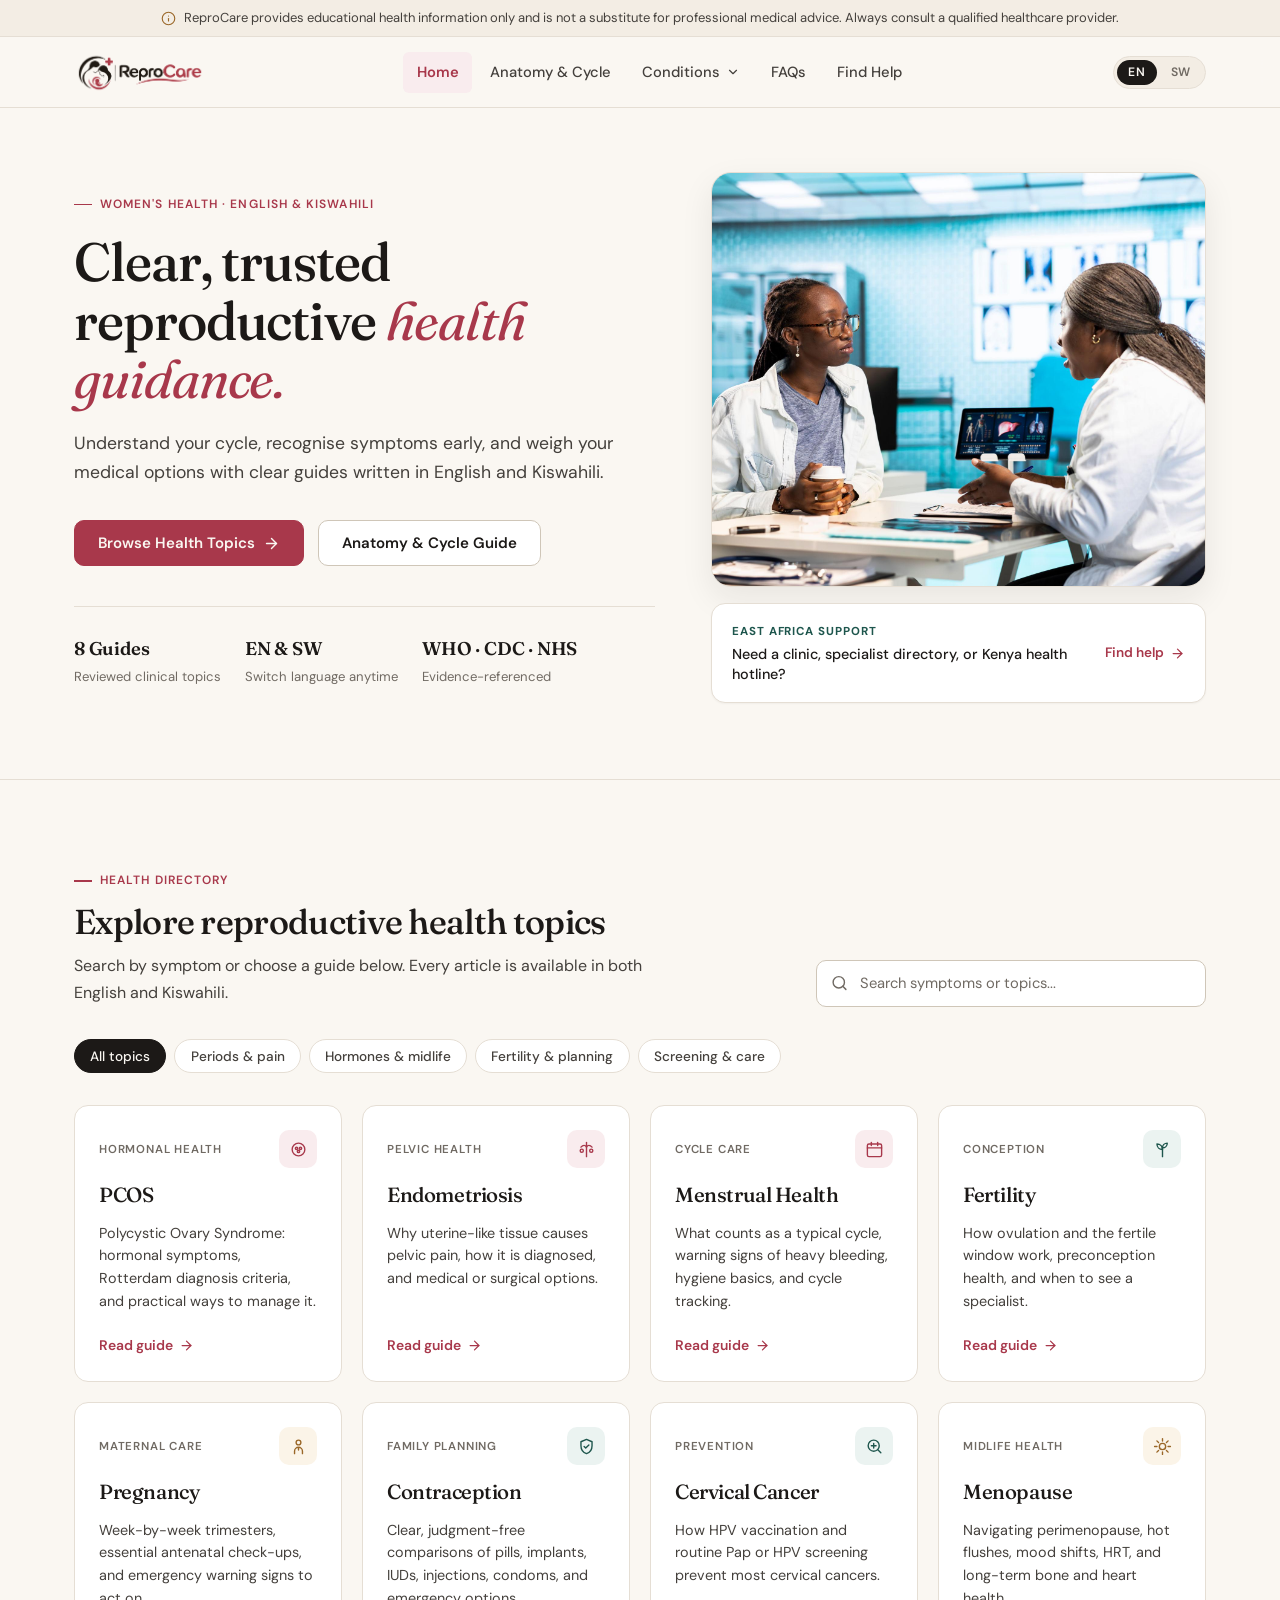
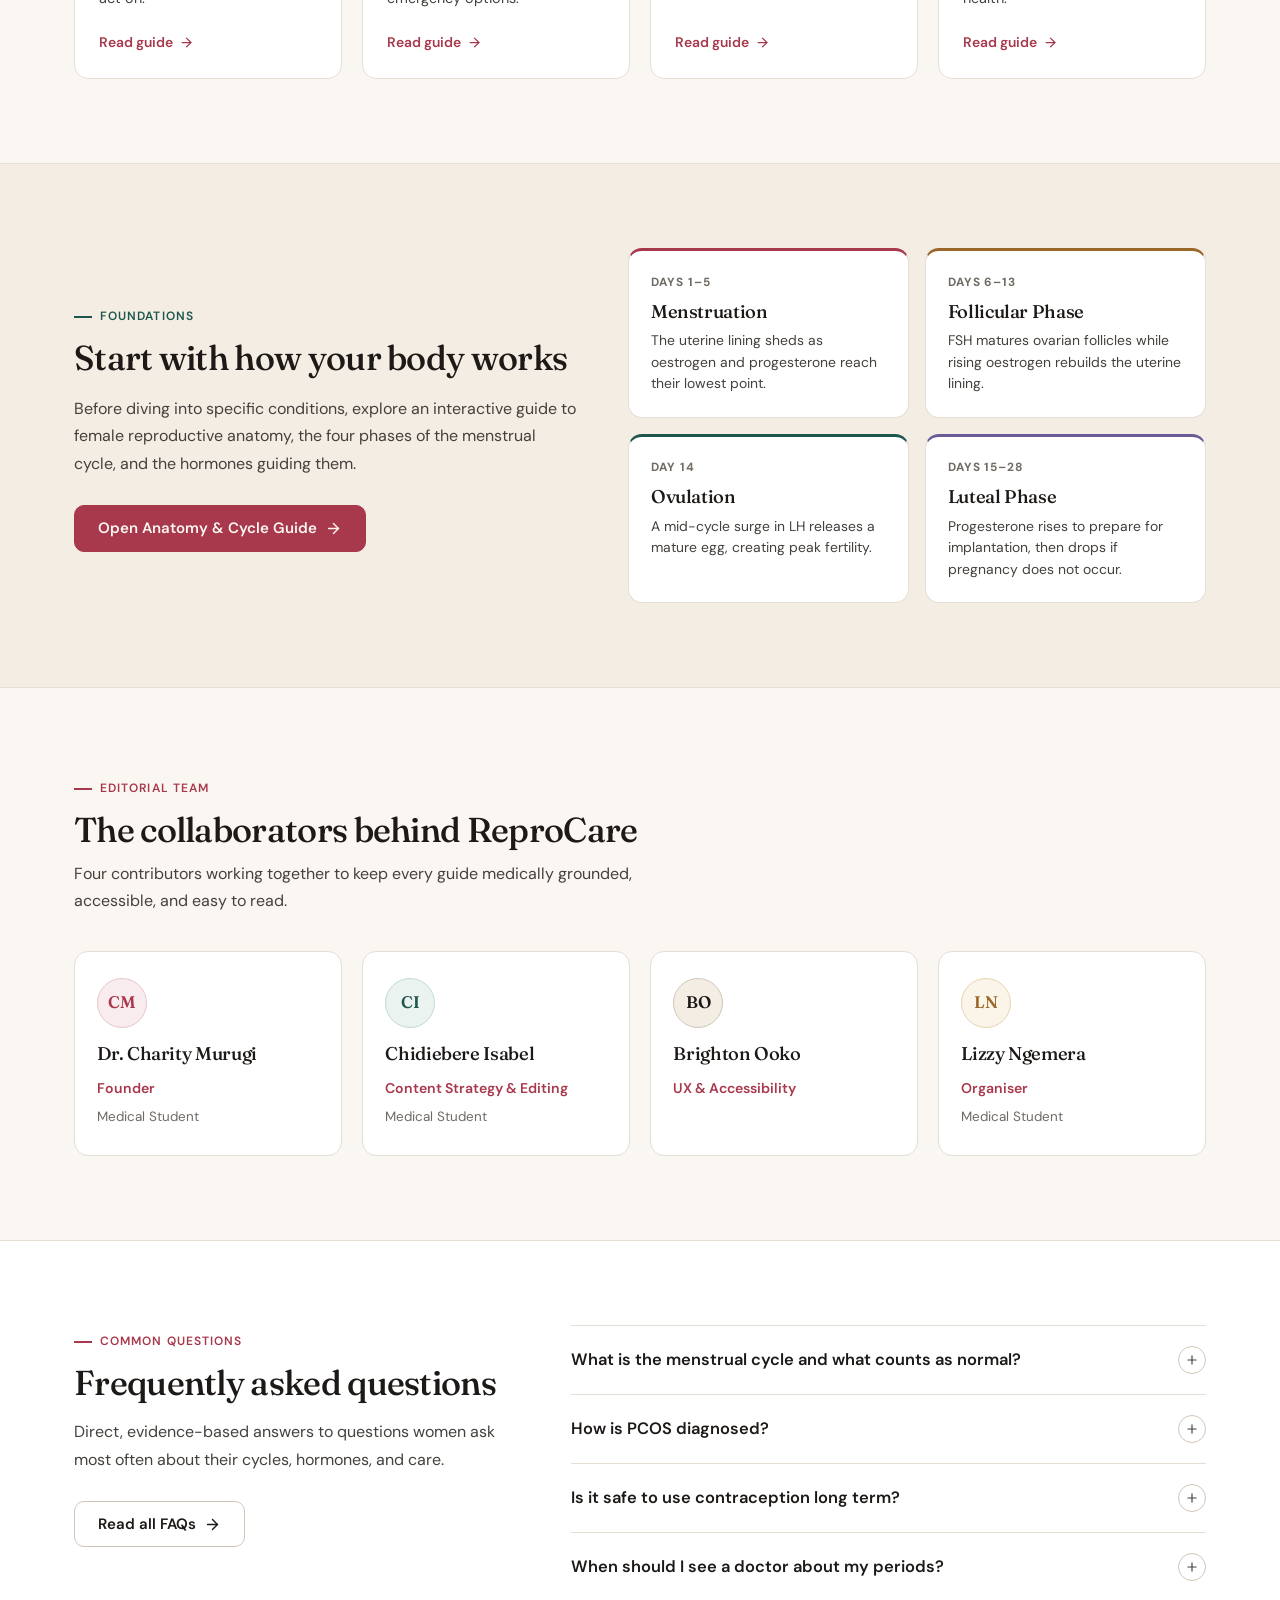
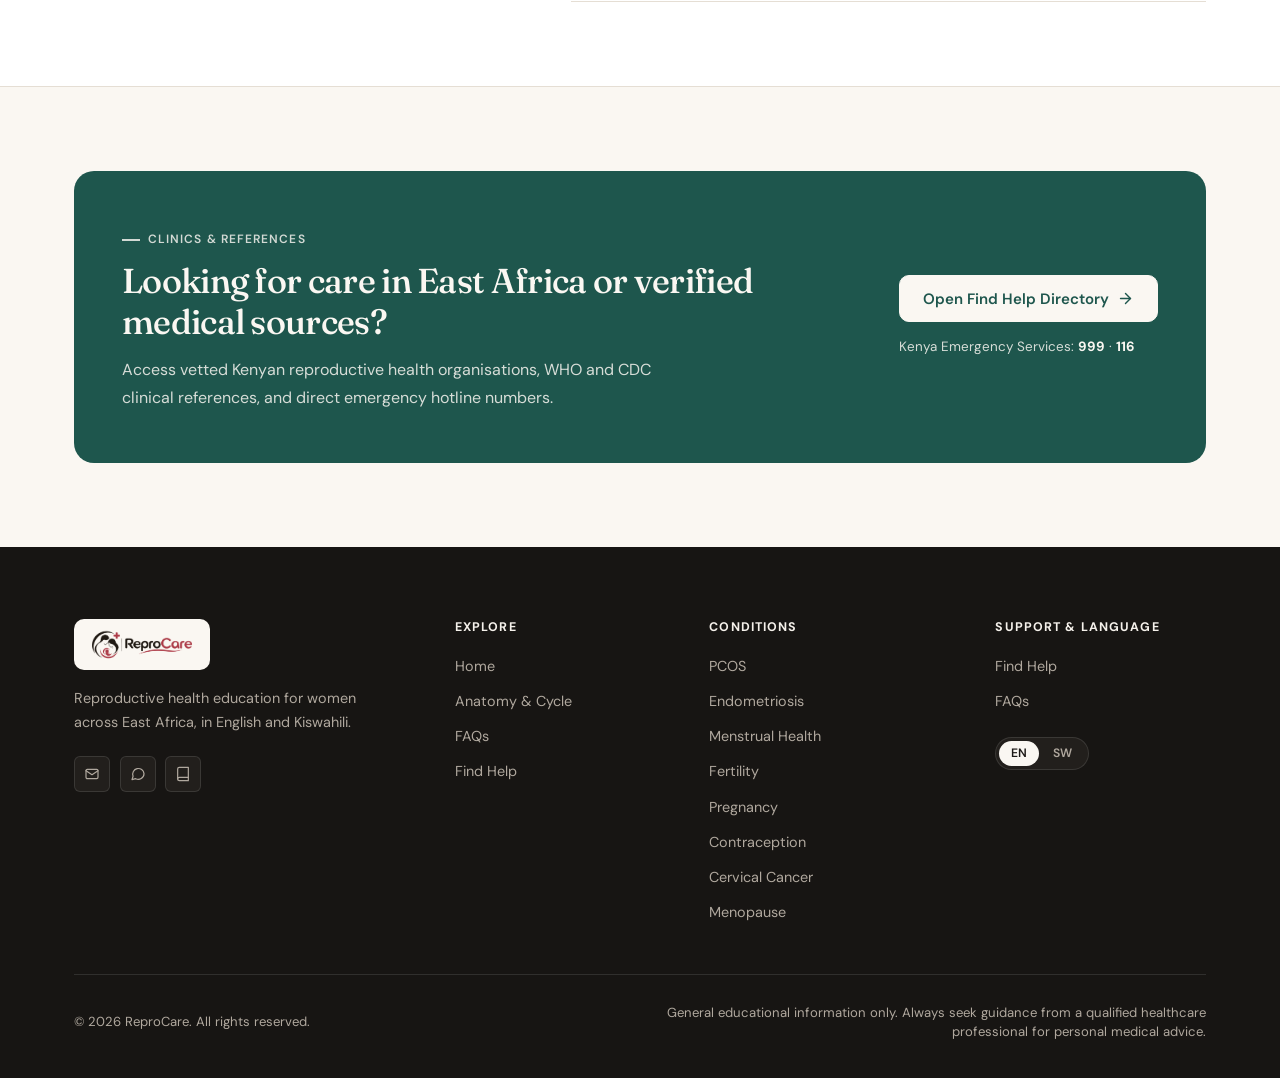
==== commit 84255797: "logo update" ====
--- a/index.html
+++ b/index.html
@@ -6,7 +6,10 @@
   <meta name="viewport" content="width=device-width, initial-scale=1.0" />
   <title>ReproCare — Trusted Women's Reproductive Health Guide</title>
   <meta name="description"
-    content="ReproCare offers clear, bilingual (English & Kiswahili) reproductive health education for women. Explore guides on PCOS, endometriosis, menstrual health, fertility, pregnancy, contraception, cervical cancer, and menopause." />
+    content="ReproCare offers clear, trusted reproductive health guidance for women in English and Kiswahili. Explore guides on PCOS, endometriosis, menstrual health, fertility, pregnancy, contraception, cervical cancer, and menopause." />
+  <link rel="icon" type="image/png" href="assets/images/repro%20lg.png" />
+  <link rel="apple-touch-icon" href="assets/images/repro%20lg.png" />
+  <meta property="og:image" content="assets/images/repro%20lg.png" />
   <link rel="preconnect" href="https://fonts.googleapis.com" />
   <link rel="preconnect" href="https://fonts.gstatic.com" crossorigin />
   <link rel="stylesheet" href="css/styles.css" />
@@ -17,35 +20,33 @@
 
   <div class="notice-bar" role="note">
     <div class="container notice-bar-inner">
-      <svg viewBox="0 0 24 24" fill="none" stroke="currentColor" stroke-width="1.8" stroke-linecap="round" stroke-linejoin="round" aria-hidden="true">
+      <svg viewBox="0 0 24 24" fill="none" stroke="currentColor" stroke-width="1.8" stroke-linecap="round"
+        stroke-linejoin="round" aria-hidden="true">
         <circle cx="12" cy="12" r="10" />
         <line x1="12" y1="16" x2="12" y2="12" />
         <line x1="12" y1="8" x2="12.01" y2="8" />
       </svg>
-      <p data-i18n="disclaimer_text">ReproCare provides educational health information only and is not a substitute for professional medical advice. Always consult a qualified healthcare provider.</p>
+      <p data-i18n="disclaimer_text">ReproCare provides educational health information only and is not a substitute for
+        professional medical advice. Always consult a qualified healthcare provider.</p>
     </div>
   </div>
 
   <header class="site-header" id="siteHeader">
     <div class="container nav-inner">
       <a href="index.html" class="brand-link" aria-label="ReproCare Home">
-        <span class="brand-emblem" aria-hidden="true">
-          <svg viewBox="0 0 24 24" fill="none" stroke="currentColor" stroke-width="1.85" stroke-linecap="round" stroke-linejoin="round">
-            <path d="M12 20.5C7.6 17.4 5 14 5 10.4 5 7.2 7.4 5 10.1 5c1.2 0 1.9.7 1.9.7S12.7 5 13.9 5C16.6 5 19 7.2 19 10.4c0 3.6-2.6 7-7 10.1Z" />
-            <path d="M12 9v4.5M9.75 11.25h4.5" />
-          </svg>
-        </span>
-        <span class="brand-wordmark">Repro<em>Care</em></span>
+        <img src="assets/images/repro%20lg.png" alt="ReproCare" class="brand-logo" width="144" height="48" />
       </a>
 
       <nav aria-label="Main navigation">
         <ul class="nav-menu">
           <li class="nav-item"><a href="index.html" class="nav-link active" data-i18n="nav_home">Home</a></li>
-          <li class="nav-item"><a href="reproductive-system.html" class="nav-link" data-i18n="nav_repro">Anatomy &amp; Cycle</a></li>
+          <li class="nav-item"><a href="reproductive-system.html" class="nav-link" data-i18n="nav_repro">Anatomy &amp;
+              Cycle</a></li>
           <li class="nav-item has-dropdown">
             <a href="#conditions" class="nav-link dropdown-trigger" aria-expanded="false" aria-haspopup="true">
               <span data-i18n="nav_conditions">Conditions</span>
-              <svg class="nav-chevron" viewBox="0 0 24 24" fill="none" stroke="currentColor" stroke-width="2" stroke-linecap="round" stroke-linejoin="round" aria-hidden="true">
+              <svg class="nav-chevron" viewBox="0 0 24 24" fill="none" stroke="currentColor" stroke-width="2"
+                stroke-linecap="round" stroke-linejoin="round" aria-hidden="true">
                 <polyline points="6 9 12 15 18 9" />
               </svg>
             </a>
@@ -96,7 +97,8 @@
           <button type="button" class="lang-btn active" data-lang="en" aria-pressed="true">EN</button>
           <button type="button" class="lang-btn" data-lang="sw" aria-pressed="false">SW</button>
         </div>
-        <button type="button" class="menu-toggle" id="menuToggle" aria-label="Open navigation menu" aria-expanded="false" aria-controls="mobileDrawer">
+        <button type="button" class="menu-toggle" id="menuToggle" aria-label="Open navigation menu"
+          aria-expanded="false" aria-controls="mobileDrawer">
           <span></span><span></span><span></span>
         </button>
       </div>
@@ -105,6 +107,11 @@
 
   <div class="mobile-drawer" id="mobileDrawer" aria-hidden="true">
     <nav class="mobile-drawer-panel" aria-label="Mobile navigation">
+      <div class="mobile-drawer-brand">
+        <a href="index.html" class="brand-link" aria-label="ReproCare Home">
+          <img src="assets/images/repro%20lg.png" alt="ReproCare" class="brand-logo" width="128" height="43" />
+        </a>
+      </div>
       <div>
         <div class="mobile-group-label" data-i18n="mobile_menu_main">Navigate</div>
         <div class="mobile-nav-list">
@@ -141,23 +148,26 @@
     <section class="hero" aria-labelledby="heroHeading">
       <div class="container hero-grid">
         <div class="hero-copy">
-          <span class="eyebrow" data-i18n="hero_eyebrow">Bilingual Women's Health · English &amp; Kiswahili</span>
+          <span class="eyebrow" data-i18n="hero_eyebrow">Women's Health · English &amp; Kiswahili</span>
           <h1 id="heroHeading">
-            <span data-i18n="hero_title_1">Clear, trusted reproductive health guidance </span>
-            <em data-i18n="hero_title_em">in your language.</em>
+            <span data-i18n="hero_title_1">Clear, trusted reproductive </span>
+            <em data-i18n="hero_title_em">health guidance.</em>
           </h1>
           <p class="hero-lead" data-i18n="hero_subtitle">
-            Understand your cycle, recognise symptoms early, and weigh your medical options with plain-language guides written in English and Kiswahili.
+            Understand your cycle, recognise symptoms early, and weigh your medical options with clear guides
+            written in English and Kiswahili.
           </p>
           <div class="hero-actions">
             <a href="#conditions" class="btn btn-primary">
               <span data-i18n="hero_cta1">Browse Health Topics</span>
-              <svg viewBox="0 0 24 24" fill="none" stroke="currentColor" stroke-width="2" stroke-linecap="round" stroke-linejoin="round" aria-hidden="true">
-                <line x1="5" y1="12" x2="19" y2="12" />
-                <polyline points="12 5 19 12 12 19" />
-              </svg>
-            </a>
-            <a href="reproductive-system.html" class="btn btn-secondary" data-i18n="hero_cta2">Anatomy &amp; Cycle Guide</a>
+              <svg viewBox="0 0 24 24" fill="none" stroke="currentColor" stroke-width="2" stroke-linecap="round"
+                stroke-linejoin="round" aria-hidden="true">
+                <line x1="5" y1="12" x2="19" y2="12" />
+                <polyline points="12 5 19 12 12 19" />
+              </svg>
+            </a>
+            <a href="reproductive-system.html" class="btn btn-secondary" data-i18n="hero_cta2">Anatomy &amp; Cycle
+              Guide</a>
           </div>
           <div class="hero-meta" aria-label="Editorial highlights">
             <div class="hero-meta-item">
@@ -177,7 +187,8 @@
 
         <div class="hero-media">
           <div class="hero-photo-frame">
-            <img src="assets/images/doctors_help.jpg" alt="A female clinician discussing reproductive health options with a patient in a bright consultation room" />
+            <img src="assets/images/doctors_help.jpg"
+              alt="A female clinician discussing reproductive health options with a patient in a bright consultation room" />
           </div>
           <div class="hero-note-card">
             <div>
@@ -186,7 +197,8 @@
             </div>
             <a href="find-help.html" class="hero-note-link">
               <span data-i18n="hero_card_link">Find help</span>
-              <svg viewBox="0 0 24 24" fill="none" stroke="currentColor" stroke-width="2" stroke-linecap="round" stroke-linejoin="round" aria-hidden="true">
+              <svg viewBox="0 0 24 24" fill="none" stroke="currentColor" stroke-width="2" stroke-linecap="round"
+                stroke-linejoin="round" aria-hidden="true">
                 <line x1="5" y1="12" x2="19" y2="12" />
                 <polyline points="12 5 19 12 12 19" />
               </svg>
@@ -202,17 +214,20 @@
           <div class="section-heading">
             <span class="eyebrow" data-i18n="conditions_eyebrow">Health Directory</span>
             <h2 id="conditionsHeading" data-i18n="conditions_title">Explore reproductive health topics</h2>
-            <p data-i18n="conditions_sub">Search by symptom or choose a guide below. Every article is available in both English and Kiswahili.</p>
+            <p data-i18n="conditions_sub">Search by symptom or choose a guide below. Every article is available in both
+              English and Kiswahili.</p>
           </div>
           <div class="search-field">
-            <svg class="search-field-icon" viewBox="0 0 24 24" fill="none" stroke="currentColor" stroke-width="2" stroke-linecap="round" stroke-linejoin="round" aria-hidden="true">
+            <svg class="search-field-icon" viewBox="0 0 24 24" fill="none" stroke="currentColor" stroke-width="2"
+              stroke-linecap="round" stroke-linejoin="round" aria-hidden="true">
               <circle cx="11" cy="11" r="8" />
               <line x1="21" y1="21" x2="16.65" y2="16.65" />
             </svg>
             <input type="search" id="topicSearch" class="search-input" data-i18n="search_placeholder"
               placeholder="Search symptoms or topics..." aria-label="Search health topics or symptoms" />
             <button type="button" id="topicSearchClear" class="search-clear" aria-label="Clear search">
-              <svg viewBox="0 0 24 24" fill="none" stroke="currentColor" stroke-width="2.2" stroke-linecap="round" aria-hidden="true">
+              <svg viewBox="0 0 24 24" fill="none" stroke="currentColor" stroke-width="2.2" stroke-linecap="round"
+                aria-hidden="true">
                 <line x1="18" y1="6" x2="6" y2="18" />
                 <line x1="6" y1="6" x2="18" y2="18" />
               </svg>
@@ -221,11 +236,16 @@
         </div>
 
         <div class="filter-bar" role="group" aria-label="Filter health topics by category">
-          <button type="button" class="filter-chip active" data-topic-filter="all" aria-pressed="true" data-i18n="filter_all">All topics</button>
-          <button type="button" class="filter-chip" data-topic-filter="cycle" aria-pressed="false" data-i18n="filter_cycle">Periods &amp; pain</button>
-          <button type="button" class="filter-chip" data-topic-filter="hormones" aria-pressed="false" data-i18n="filter_hormones">Hormones &amp; midlife</button>
-          <button type="button" class="filter-chip" data-topic-filter="family" aria-pressed="false" data-i18n="filter_family">Fertility &amp; planning</button>
-          <button type="button" class="filter-chip" data-topic-filter="care" aria-pressed="false" data-i18n="filter_care">Screening &amp; care</button>
+          <button type="button" class="filter-chip active" data-topic-filter="all" aria-pressed="true"
+            data-i18n="filter_all">All topics</button>
+          <button type="button" class="filter-chip" data-topic-filter="cycle" aria-pressed="false"
+            data-i18n="filter_cycle">Periods &amp; pain</button>
+          <button type="button" class="filter-chip" data-topic-filter="hormones" aria-pressed="false"
+            data-i18n="filter_hormones">Hormones &amp; midlife</button>
+          <button type="button" class="filter-chip" data-topic-filter="family" aria-pressed="false"
+            data-i18n="filter_family">Fertility &amp; planning</button>
+          <button type="button" class="filter-chip" data-topic-filter="care" aria-pressed="false"
+            data-i18n="filter_care">Screening &amp; care</button>
         </div>
 
         <div class="topics-grid" id="topicsGrid">
@@ -234,7 +254,8 @@
             <div class="topic-card-top">
               <span class="topic-cat" data-i18n="cat_hormones">Hormonal health</span>
               <span class="topic-icon" aria-hidden="true">
-                <svg viewBox="0 0 24 24" fill="none" stroke="currentColor" stroke-width="1.75" stroke-linecap="round" stroke-linejoin="round">
+                <svg viewBox="0 0 24 24" fill="none" stroke="currentColor" stroke-width="1.75" stroke-linecap="round"
+                  stroke-linejoin="round">
                   <circle cx="12" cy="12" r="8" />
                   <circle cx="9.5" cy="10.5" r="1.5" />
                   <circle cx="14.5" cy="10.5" r="1.5" />
@@ -243,10 +264,12 @@
               </span>
             </div>
             <h3 data-i18n="card_pcos_title">PCOS</h3>
-            <p data-i18n="card_pcos_desc">Polycystic Ovary Syndrome: hormonal symptoms, Rotterdam diagnosis criteria, and practical ways to manage it.</p>
+            <p data-i18n="card_pcos_desc">Polycystic Ovary Syndrome: hormonal symptoms, Rotterdam diagnosis criteria,
+              and practical ways to manage it.</p>
             <a href="conditions/pcos.html" class="card-link">
               <span data-i18n="read_guide">Read guide</span>
-              <svg viewBox="0 0 24 24" fill="none" stroke="currentColor" stroke-width="2" stroke-linecap="round" stroke-linejoin="round" aria-hidden="true">
+              <svg viewBox="0 0 24 24" fill="none" stroke="currentColor" stroke-width="2" stroke-linecap="round"
+                stroke-linejoin="round" aria-hidden="true">
                 <line x1="5" y1="12" x2="19" y2="12" />
                 <polyline points="12 5 19 12 12 19" />
               </svg>
@@ -258,7 +281,8 @@
             <div class="topic-card-top">
               <span class="topic-cat" data-i18n="cat_pelvic">Pelvic health</span>
               <span class="topic-icon" aria-hidden="true">
-                <svg viewBox="0 0 24 24" fill="none" stroke="currentColor" stroke-width="1.75" stroke-linecap="round" stroke-linejoin="round">
+                <svg viewBox="0 0 24 24" fill="none" stroke="currentColor" stroke-width="1.75" stroke-linecap="round"
+                  stroke-linejoin="round">
                   <path d="M12 3v18" />
                   <path d="M5 9c2.5-3 5.5-3 7 0 1.5-3 4.5-3 7 0" />
                   <circle cx="6" cy="13.5" r="2" />
@@ -267,10 +291,12 @@
               </span>
             </div>
             <h3 data-i18n="card_endo_title">Endometriosis</h3>
-            <p data-i18n="card_endo_desc">Why uterine-like tissue causes pelvic pain, how it is diagnosed, and medical or surgical options.</p>
+            <p data-i18n="card_endo_desc">Why uterine-like tissue causes pelvic pain, how it is diagnosed, and medical
+              or surgical options.</p>
             <a href="conditions/endometriosis.html" class="card-link">
               <span data-i18n="read_guide">Read guide</span>
-              <svg viewBox="0 0 24 24" fill="none" stroke="currentColor" stroke-width="2" stroke-linecap="round" stroke-linejoin="round" aria-hidden="true">
+              <svg viewBox="0 0 24 24" fill="none" stroke="currentColor" stroke-width="2" stroke-linecap="round"
+                stroke-linejoin="round" aria-hidden="true">
                 <line x1="5" y1="12" x2="19" y2="12" />
                 <polyline points="12 5 19 12 12 19" />
               </svg>
@@ -282,7 +308,8 @@
             <div class="topic-card-top">
               <span class="topic-cat" data-i18n="cat_cycle">Cycle care</span>
               <span class="topic-icon" aria-hidden="true">
-                <svg viewBox="0 0 24 24" fill="none" stroke="currentColor" stroke-width="1.75" stroke-linecap="round" stroke-linejoin="round">
+                <svg viewBox="0 0 24 24" fill="none" stroke="currentColor" stroke-width="1.75" stroke-linecap="round"
+                  stroke-linejoin="round">
                   <rect x="3" y="5" width="18" height="16" rx="2" />
                   <line x1="16" y1="3" x2="16" y2="7" />
                   <line x1="8" y1="3" x2="8" y2="7" />
@@ -291,10 +318,12 @@
               </span>
             </div>
             <h3 data-i18n="card_menstrual_title">Menstrual Health</h3>
-            <p data-i18n="card_menstrual_desc">What counts as a typical cycle, warning signs of heavy bleeding, hygiene basics, and cycle tracking.</p>
+            <p data-i18n="card_menstrual_desc">What counts as a typical cycle, warning signs of heavy bleeding, hygiene
+              basics, and cycle tracking.</p>
             <a href="conditions/menstrual-health.html" class="card-link">
               <span data-i18n="read_guide">Read guide</span>
-              <svg viewBox="0 0 24 24" fill="none" stroke="currentColor" stroke-width="2" stroke-linecap="round" stroke-linejoin="round" aria-hidden="true">
+              <svg viewBox="0 0 24 24" fill="none" stroke="currentColor" stroke-width="2" stroke-linecap="round"
+                stroke-linejoin="round" aria-hidden="true">
                 <line x1="5" y1="12" x2="19" y2="12" />
                 <polyline points="12 5 19 12 12 19" />
               </svg>
@@ -306,7 +335,8 @@
             <div class="topic-card-top">
               <span class="topic-cat" data-i18n="cat_conception">Conception</span>
               <span class="topic-icon sage" aria-hidden="true">
-                <svg viewBox="0 0 24 24" fill="none" stroke="currentColor" stroke-width="1.75" stroke-linecap="round" stroke-linejoin="round">
+                <svg viewBox="0 0 24 24" fill="none" stroke="currentColor" stroke-width="1.75" stroke-linecap="round"
+                  stroke-linejoin="round">
                   <path d="M12 21V9" />
                   <path d="M12 12c0-4-3-7-7-7 0 4 3 7 7 7Z" />
                   <path d="M12 10c0-3.5 2.5-6 6-6 0 3.5-2.5 6-6 6Z" />
@@ -314,10 +344,12 @@
               </span>
             </div>
             <h3 data-i18n="card_fertility_title">Fertility</h3>
-            <p data-i18n="card_fertility_desc">How ovulation and the fertile window work, preconception health, and when to see a specialist.</p>
+            <p data-i18n="card_fertility_desc">How ovulation and the fertile window work, preconception health, and when
+              to see a specialist.</p>
             <a href="conditions/fertility.html" class="card-link">
               <span data-i18n="read_guide">Read guide</span>
-              <svg viewBox="0 0 24 24" fill="none" stroke="currentColor" stroke-width="2" stroke-linecap="round" stroke-linejoin="round" aria-hidden="true">
+              <svg viewBox="0 0 24 24" fill="none" stroke="currentColor" stroke-width="2" stroke-linecap="round"
+                stroke-linejoin="round" aria-hidden="true">
                 <line x1="5" y1="12" x2="19" y2="12" />
                 <polyline points="12 5 19 12 12 19" />
               </svg>
@@ -329,7 +361,8 @@
             <div class="topic-card-top">
               <span class="topic-cat" data-i18n="cat_maternal">Maternal care</span>
               <span class="topic-icon ochre" aria-hidden="true">
-                <svg viewBox="0 0 24 24" fill="none" stroke="currentColor" stroke-width="1.75" stroke-linecap="round" stroke-linejoin="round">
+                <svg viewBox="0 0 24 24" fill="none" stroke="currentColor" stroke-width="1.75" stroke-linecap="round"
+                  stroke-linejoin="round">
                   <circle cx="12" cy="7" r="3" />
                   <path d="M7 21v-3a5 5 0 0 1 10 0v3" />
                   <path d="M12 13.5v3" />
@@ -337,10 +370,12 @@
               </span>
             </div>
             <h3 data-i18n="card_pregnancy_title">Pregnancy</h3>
-            <p data-i18n="card_pregnancy_desc">Week-by-week trimesters, essential antenatal check-ups, and emergency warning signs to act on.</p>
+            <p data-i18n="card_pregnancy_desc">Week-by-week trimesters, essential antenatal check-ups, and emergency
+              warning signs to act on.</p>
             <a href="conditions/pregnancy.html" class="card-link">
               <span data-i18n="read_guide">Read guide</span>
-              <svg viewBox="0 0 24 24" fill="none" stroke="currentColor" stroke-width="2" stroke-linecap="round" stroke-linejoin="round" aria-hidden="true">
+              <svg viewBox="0 0 24 24" fill="none" stroke="currentColor" stroke-width="2" stroke-linecap="round"
+                stroke-linejoin="round" aria-hidden="true">
                 <line x1="5" y1="12" x2="19" y2="12" />
                 <polyline points="12 5 19 12 12 19" />
               </svg>
@@ -352,17 +387,20 @@
             <div class="topic-card-top">
               <span class="topic-cat" data-i18n="cat_planning">Family planning</span>
               <span class="topic-icon sage" aria-hidden="true">
-                <svg viewBox="0 0 24 24" fill="none" stroke="currentColor" stroke-width="1.75" stroke-linecap="round" stroke-linejoin="round">
+                <svg viewBox="0 0 24 24" fill="none" stroke="currentColor" stroke-width="1.75" stroke-linecap="round"
+                  stroke-linejoin="round">
                   <path d="M12 3l7 3v5c0 5-3.2 8.7-7 10-3.8-1.3-7-5-7-10V6l7-3Z" />
                   <polyline points="9 12 11 14 15 10" />
                 </svg>
               </span>
             </div>
             <h3 data-i18n="card_contraception_title">Contraception</h3>
-            <p data-i18n="card_contraception_desc">Clear, judgment-free comparisons of pills, implants, IUDs, injections, condoms, and emergency options.</p>
+            <p data-i18n="card_contraception_desc">Clear, judgment-free comparisons of pills, implants, IUDs,
+              injections, condoms, and emergency options.</p>
             <a href="conditions/contraception.html" class="card-link">
               <span data-i18n="read_guide">Read guide</span>
-              <svg viewBox="0 0 24 24" fill="none" stroke="currentColor" stroke-width="2" stroke-linecap="round" stroke-linejoin="round" aria-hidden="true">
+              <svg viewBox="0 0 24 24" fill="none" stroke="currentColor" stroke-width="2" stroke-linecap="round"
+                stroke-linejoin="round" aria-hidden="true">
                 <line x1="5" y1="12" x2="19" y2="12" />
                 <polyline points="12 5 19 12 12 19" />
               </svg>
@@ -374,7 +412,8 @@
             <div class="topic-card-top">
               <span class="topic-cat" data-i18n="cat_prevention">Prevention</span>
               <span class="topic-icon sage" aria-hidden="true">
-                <svg viewBox="0 0 24 24" fill="none" stroke="currentColor" stroke-width="1.75" stroke-linecap="round" stroke-linejoin="round">
+                <svg viewBox="0 0 24 24" fill="none" stroke="currentColor" stroke-width="1.75" stroke-linecap="round"
+                  stroke-linejoin="round">
                   <circle cx="11" cy="11" r="7" />
                   <path d="M11 8v6M8 11h6" />
                   <line x1="20" y1="20" x2="16.2" y2="16.2" />
@@ -382,10 +421,12 @@
               </span>
             </div>
             <h3 data-i18n="card_cervical_title">Cervical Cancer</h3>
-            <p data-i18n="card_cervical_desc">How HPV vaccination and routine Pap or HPV screening prevent most cervical cancers.</p>
+            <p data-i18n="card_cervical_desc">How HPV vaccination and routine Pap or HPV screening prevent most cervical
+              cancers.</p>
             <a href="conditions/cervical-cancer.html" class="card-link">
               <span data-i18n="read_guide">Read guide</span>
-              <svg viewBox="0 0 24 24" fill="none" stroke="currentColor" stroke-width="2" stroke-linecap="round" stroke-linejoin="round" aria-hidden="true">
+              <svg viewBox="0 0 24 24" fill="none" stroke="currentColor" stroke-width="2" stroke-linecap="round"
+                stroke-linejoin="round" aria-hidden="true">
                 <line x1="5" y1="12" x2="19" y2="12" />
                 <polyline points="12 5 19 12 12 19" />
               </svg>
@@ -397,17 +438,20 @@
             <div class="topic-card-top">
               <span class="topic-cat" data-i18n="cat_midlife">Midlife health</span>
               <span class="topic-icon ochre" aria-hidden="true">
-                <svg viewBox="0 0 24 24" fill="none" stroke="currentColor" stroke-width="1.75" stroke-linecap="round" stroke-linejoin="round">
+                <svg viewBox="0 0 24 24" fill="none" stroke="currentColor" stroke-width="1.75" stroke-linecap="round"
+                  stroke-linejoin="round">
                   <circle cx="12" cy="12" r="4" />
                   <path d="M12 2v3M12 19v3M4.9 4.9l2.1 2.1M17 17l2.1 2.1M2 12h3M19 12h3M4.9 19.1L7 17M17 7l2.1-2.1" />
                 </svg>
               </span>
             </div>
             <h3 data-i18n="card_menopause_title">Menopause</h3>
-            <p data-i18n="card_menopause_desc">Navigating perimenopause, hot flushes, mood shifts, HRT, and long-term bone and heart health.</p>
+            <p data-i18n="card_menopause_desc">Navigating perimenopause, hot flushes, mood shifts, HRT, and long-term
+              bone and heart health.</p>
             <a href="conditions/menopause.html" class="card-link">
               <span data-i18n="read_guide">Read guide</span>
-              <svg viewBox="0 0 24 24" fill="none" stroke="currentColor" stroke-width="2" stroke-linecap="round" stroke-linejoin="round" aria-hidden="true">
+              <svg viewBox="0 0 24 24" fill="none" stroke="currentColor" stroke-width="2" stroke-linecap="round"
+                stroke-linejoin="round" aria-hidden="true">
                 <line x1="5" y1="12" x2="19" y2="12" />
                 <polyline points="12 5 19 12 12 19" />
               </svg>
@@ -416,7 +460,8 @@
         </div>
 
         <div class="empty-state" id="noResults" role="status" aria-live="polite">
-          <p data-i18n="no_results">No matching health topics found. Try clearing your search or selecting another category.</p>
+          <p data-i18n="no_results">No matching health topics found. Try clearing your search or selecting another
+            category.</p>
         </div>
       </div>
     </section>
@@ -427,11 +472,13 @@
           <span class="eyebrow eyebrow-sage" data-i18n="spotlight_eyebrow">Foundations</span>
           <h2 id="spotlightHeading" data-i18n="spotlight_title">Start with how your body works</h2>
           <p data-i18n="spotlight_desc">
-            Before diving into specific conditions, explore an interactive guide to female reproductive anatomy, the four phases of the menstrual cycle, and the hormones guiding them.
+            Before diving into specific conditions, explore an interactive guide to female reproductive anatomy, the
+            four phases of the menstrual cycle, and the hormones guiding them.
           </p>
           <a href="reproductive-system.html" class="btn btn-primary">
             <span data-i18n="spotlight_cta">Open Anatomy &amp; Cycle Guide</span>
-            <svg viewBox="0 0 24 24" fill="none" stroke="currentColor" stroke-width="2" stroke-linecap="round" stroke-linejoin="round" aria-hidden="true">
+            <svg viewBox="0 0 24 24" fill="none" stroke="currentColor" stroke-width="2" stroke-linecap="round"
+              stroke-linejoin="round" aria-hidden="true">
               <line x1="5" y1="12" x2="19" y2="12" />
               <polyline points="12 5 19 12 12 19" />
             </svg>
@@ -442,12 +489,14 @@
           <div class="phase-tile">
             <span class="phase-days" data-i18n="phase_1_days">Days 1–5</span>
             <h3 data-i18n="phase_1_title">Menstruation</h3>
-            <p data-i18n="phase_1_desc">The uterine lining sheds as oestrogen and progesterone reach their lowest point.</p>
+            <p data-i18n="phase_1_desc">The uterine lining sheds as oestrogen and progesterone reach their lowest point.
+            </p>
           </div>
           <div class="phase-tile p-follicular">
             <span class="phase-days" data-i18n="phase_2_days">Days 6–13</span>
             <h3 data-i18n="phase_2_title">Follicular Phase</h3>
-            <p data-i18n="phase_2_desc">FSH matures ovarian follicles while rising oestrogen rebuilds the uterine lining.</p>
+            <p data-i18n="phase_2_desc">FSH matures ovarian follicles while rising oestrogen rebuilds the uterine
+              lining.</p>
           </div>
           <div class="phase-tile p-ovulation">
             <span class="phase-days" data-i18n="phase_3_days">Day 14</span>
@@ -457,7 +506,8 @@
           <div class="phase-tile p-luteal">
             <span class="phase-days" data-i18n="phase_4_days">Days 15–28</span>
             <h3 data-i18n="phase_4_title">Luteal Phase</h3>
-            <p data-i18n="phase_4_desc">Progesterone rises to prepare for implantation, then drops if pregnancy does not occur.</p>
+            <p data-i18n="phase_4_desc">Progesterone rises to prepare for implantation, then drops if pregnancy does not
+              occur.</p>
           </div>
         </div>
       </div>
@@ -468,7 +518,8 @@
         <div class="section-heading">
           <span class="eyebrow" data-i18n="team_eyebrow">Editorial Team</span>
           <h2 id="teamHeading" data-i18n="team_title">The collaborators behind ReproCare</h2>
-          <p data-i18n="team_sub">Four contributors working together to keep every guide medically grounded, accessible, and easy to read.</p>
+          <p data-i18n="team_sub">Four contributors working together to keep every guide medically grounded, accessible,
+            and easy to read.</p>
         </div>
 
         <div class="team-grid">
@@ -507,10 +558,12 @@
         <div class="faq-intro">
           <span class="eyebrow" data-i18n="faq_eyebrow">Common Questions</span>
           <h2 id="faqHeading" data-i18n="faq_title">Frequently asked questions</h2>
-          <p data-i18n="faq_sub">Direct, evidence-based answers to questions women ask most often about their cycles, hormones, and care.</p>
+          <p data-i18n="faq_sub">Direct, evidence-based answers to questions women ask most often about their cycles,
+            hormones, and care.</p>
           <a href="faqs.html" class="btn btn-secondary">
             <span data-i18n="view_all_faqs">Read all FAQs</span>
-            <svg viewBox="0 0 24 24" fill="none" stroke="currentColor" stroke-width="2" stroke-linecap="round" stroke-linejoin="round" aria-hidden="true">
+            <svg viewBox="0 0 24 24" fill="none" stroke="currentColor" stroke-width="2" stroke-linecap="round"
+              stroke-linejoin="round" aria-hidden="true">
               <line x1="5" y1="12" x2="19" y2="12" />
               <polyline points="12 5 19 12 12 19" />
             </svg>
@@ -523,13 +576,21 @@
               <span class="en-text">What is the menstrual cycle and what counts as normal?</span>
               <span class="sw-text" style="display:none;">Mzunguko wa hedhi ni nini na upi ni wa kawaida?</span>
               <span class="accordion-icon" aria-hidden="true">
-                <svg viewBox="0 0 24 24" fill="none" stroke="currentColor" stroke-width="2" stroke-linecap="round"><line x1="12" y1="5" x2="12" y2="19" /><line x1="5" y1="12" x2="19" y2="12" /></svg>
+                <svg viewBox="0 0 24 24" fill="none" stroke="currentColor" stroke-width="2" stroke-linecap="round">
+                  <line x1="12" y1="5" x2="12" y2="19" />
+                  <line x1="5" y1="12" x2="19" y2="12" />
+                </svg>
               </span>
             </button>
             <div class="accordion-body">
               <div class="accordion-body-inner">
-                <p class="en-text">A typical menstrual cycle lasts between 21 and 35 days, with periods lasting 2 to 7 days. Flow varies from person to person. Speak with a healthcare provider if your cycle regularly falls outside this window, or if you have very heavy bleeding or severe pain.</p>
-                <p class="sw-text" style="display:none;">Mzunguko wa kawaida wa hedhi ni kati ya siku 21 na 35, na hedhi hudumu siku 2 hadi 7. Kiasi cha damu hutofautiana kati ya wanawake. Wasiliana na mtaalamu wa afya ikiwa mzunguko wako unatoka nje ya kipindi hiki mara kwa mara, au una damu nyingi sana au maumivu makali.</p>
+                <p class="en-text">A typical menstrual cycle lasts between 21 and 35 days, with periods lasting 2 to 7
+                  days. Flow varies from person to person. Speak with a healthcare provider if your cycle regularly
+                  falls outside this window, or if you have very heavy bleeding or severe pain.</p>
+                <p class="sw-text" style="display:none;">Mzunguko wa kawaida wa hedhi ni kati ya siku 21 na 35, na hedhi
+                  hudumu siku 2 hadi 7. Kiasi cha damu hutofautiana kati ya wanawake. Wasiliana na mtaalamu wa afya
+                  ikiwa mzunguko wako unatoka nje ya kipindi hiki mara kwa mara, au una damu nyingi sana au maumivu
+                  makali.</p>
               </div>
             </div>
           </div>
@@ -539,13 +600,21 @@
               <span class="en-text">How is PCOS diagnosed?</span>
               <span class="sw-text" style="display:none;">PCOS inatambuliwaje na daktari?</span>
               <span class="accordion-icon" aria-hidden="true">
-                <svg viewBox="0 0 24 24" fill="none" stroke="currentColor" stroke-width="2" stroke-linecap="round"><line x1="12" y1="5" x2="12" y2="19" /><line x1="5" y1="12" x2="19" y2="12" /></svg>
+                <svg viewBox="0 0 24 24" fill="none" stroke="currentColor" stroke-width="2" stroke-linecap="round">
+                  <line x1="12" y1="5" x2="12" y2="19" />
+                  <line x1="5" y1="12" x2="19" y2="12" />
+                </svg>
               </span>
             </button>
             <div class="accordion-body">
               <div class="accordion-body-inner">
-                <p class="en-text">Clinicians diagnose PCOS using a combination of symptom history, hormone blood tests, and sometimes a pelvic ultrasound. Common signs include irregular periods, acne, excess facial or body hair, and metabolic changes. Read our <a href="conditions/pcos.html">PCOS guide</a> for details.</p>
-                <p class="sw-text" style="display:none;">Madaktari hutambua PCOS kwa kuchanganya historia ya dalili, vipimo vya damu vya homoni, na wakati mwingine ultrasound. Dalili za kawaida ni hedhi zisizo za kawaida, chunusi, nywele nyingi mwilini, na mabadiliko ya uzito. Soma <a href="conditions/pcos.html">mwongozo wetu wa PCOS</a> kwa undani.</p>
+                <p class="en-text">Clinicians diagnose PCOS using a combination of symptom history, hormone blood tests,
+                  and sometimes a pelvic ultrasound. Common signs include irregular periods, acne, excess facial or body
+                  hair, and metabolic changes. Read our <a href="conditions/pcos.html">PCOS guide</a> for details.</p>
+                <p class="sw-text" style="display:none;">Madaktari hutambua PCOS kwa kuchanganya historia ya dalili,
+                  vipimo vya damu vya homoni, na wakati mwingine ultrasound. Dalili za kawaida ni hedhi zisizo za
+                  kawaida, chunusi, nywele nyingi mwilini, na mabadiliko ya uzito. Soma <a
+                    href="conditions/pcos.html">mwongozo wetu wa PCOS</a> kwa undani.</p>
               </div>
             </div>
           </div>
@@ -555,13 +624,22 @@
               <span class="en-text">Is it safe to use contraception long term?</span>
               <span class="sw-text" style="display:none;">Je, ni salama kutumia uzazi wa mpango kwa muda mrefu?</span>
               <span class="accordion-icon" aria-hidden="true">
-                <svg viewBox="0 0 24 24" fill="none" stroke="currentColor" stroke-width="2" stroke-linecap="round"><line x1="12" y1="5" x2="12" y2="19" /><line x1="5" y1="12" x2="19" y2="12" /></svg>
+                <svg viewBox="0 0 24 24" fill="none" stroke="currentColor" stroke-width="2" stroke-linecap="round">
+                  <line x1="12" y1="5" x2="12" y2="19" />
+                  <line x1="5" y1="12" x2="19" y2="12" />
+                </svg>
               </span>
             </button>
             <div class="accordion-body">
               <div class="accordion-body-inner">
-                <p class="en-text">Most contraceptive methods are safe for long-term use and do not harm future fertility. The best fit depends on your medical history, age, and family plans. Compare methods in our <a href="conditions/contraception.html">Contraception guide</a>.</p>
-                <p class="sw-text" style="display:none;">Njia nyingi za uzazi wa mpango ni salama kwa matumizi ya muda mrefu na haziharibu uwezo wa kupata mimba baadaye. Chaguo bora linategemea afya yako, umri, na mipango ya familia. Linganisha njia kwenye <a href="conditions/contraception.html">mwongozo wa Uzazi wa Mpango</a>.</p>
+                <p class="en-text">Most contraceptive methods are safe for long-term use and do not harm future
+                  fertility. The best fit depends on your medical history, age, and family plans. Compare methods in our
+                  <a href="conditions/contraception.html">Contraception guide</a>.
+                </p>
+                <p class="sw-text" style="display:none;">Njia nyingi za uzazi wa mpango ni salama kwa matumizi ya muda
+                  mrefu na haziharibu uwezo wa kupata mimba baadaye. Chaguo bora linategemea afya yako, umri, na mipango
+                  ya familia. Linganisha njia kwenye <a href="conditions/contraception.html">mwongozo wa Uzazi wa
+                    Mpango</a>.</p>
               </div>
             </div>
           </div>
@@ -571,13 +649,20 @@
               <span class="en-text">When should I see a doctor about my periods?</span>
               <span class="sw-text" style="display:none;">Nimuone daktari lini kuhusu hedhi yangu?</span>
               <span class="accordion-icon" aria-hidden="true">
-                <svg viewBox="0 0 24 24" fill="none" stroke="currentColor" stroke-width="2" stroke-linecap="round"><line x1="12" y1="5" x2="12" y2="19" /><line x1="5" y1="12" x2="19" y2="12" /></svg>
+                <svg viewBox="0 0 24 24" fill="none" stroke="currentColor" stroke-width="2" stroke-linecap="round">
+                  <line x1="12" y1="5" x2="12" y2="19" />
+                  <line x1="5" y1="12" x2="19" y2="12" />
+                </svg>
               </span>
             </button>
             <div class="accordion-body">
               <div class="accordion-body-inner">
-                <p class="en-text">Seek medical review if you soak through a pad or tampon every hour, bleed for more than 7 days, miss periods for 3 or more months without being pregnant, bleed between cycles, or have pain that disrupts daily life.</p>
-                <p class="sw-text" style="display:none;">Muone daktari ikiwa unalowesha pedi au tampon kila saa, hedhi inadumu zaidi ya siku 7, unakosa hedhi kwa miezi 3 au zaidi bila ujauzito, unatokwa damu kati ya hedhi, au una maumivu yanayozuia shughuli zako.</p>
+                <p class="en-text">Seek medical review if you soak through a pad or tampon every hour, bleed for more
+                  than 7 days, miss periods for 3 or more months without being pregnant, bleed between cycles, or have
+                  pain that disrupts daily life.</p>
+                <p class="sw-text" style="display:none;">Muone daktari ikiwa unalowesha pedi au tampon kila saa, hedhi
+                  inadumu zaidi ya siku 7, unakosa hedhi kwa miezi 3 au zaidi bila ujauzito, unatokwa damu kati ya
+                  hedhi, au una maumivu yanayozuia shughuli zako.</p>
               </div>
             </div>
           </div>
@@ -590,13 +675,16 @@
         <div class="support-card">
           <div>
             <span class="eyebrow eyebrow-light" data-i18n="support_eyebrow">Clinics &amp; References</span>
-            <h2 id="supportHeading" data-i18n="support_title">Looking for care in East Africa or verified medical sources?</h2>
-            <p data-i18n="support_desc">Access vetted Kenyan reproductive health organisations, WHO and CDC clinical references, and direct emergency hotline numbers.</p>
+            <h2 id="supportHeading" data-i18n="support_title">Looking for care in East Africa or verified medical
+              sources?</h2>
+            <p data-i18n="support_desc">Access vetted Kenyan reproductive health organisations, WHO and CDC clinical
+              references, and direct emergency hotline numbers.</p>
           </div>
           <div class="support-actions">
             <a href="find-help.html" class="btn btn-light">
               <span data-i18n="support_cta">Open Find Help Directory</span>
-              <svg viewBox="0 0 24 24" fill="none" stroke="currentColor" stroke-width="2" stroke-linecap="round" stroke-linejoin="round" aria-hidden="true">
+              <svg viewBox="0 0 24 24" fill="none" stroke="currentColor" stroke-width="2" stroke-linecap="round"
+                stroke-linejoin="round" aria-hidden="true">
                 <line x1="5" y1="12" x2="19" y2="12" />
                 <polyline points="12 5 19 12 12 19" />
               </svg>
@@ -615,25 +703,31 @@
     <div class="container">
       <div class="footer-grid">
         <div class="footer-brand">
-          <a href="index.html" class="brand-link" aria-label="ReproCare Home">
-            <span class="brand-emblem" aria-hidden="true">
-              <svg viewBox="0 0 24 24" fill="none" stroke="currentColor" stroke-width="1.85" stroke-linecap="round" stroke-linejoin="round">
-                <path d="M12 20.5C7.6 17.4 5 14 5 10.4 5 7.2 7.4 5 10.1 5c1.2 0 1.9.7 1.9.7S12.7 5 13.9 5C16.6 5 19 7.2 19 10.4c0 3.6-2.6 7-7 10.1Z" />
-                <path d="M12 9v4.5M9.75 11.25h4.5" />
-              </svg>
-            </span>
-            <span class="brand-wordmark">Repro<em>Care</em></span>
+          <a href="index.html" class="brand-link footer-logo-wrap" aria-label="ReproCare Home">
+            <img src="assets/images/repro%20lg.png" alt="ReproCare" class="brand-logo footer-logo" width="144" height="48" />
           </a>
-          <p data-i18n="footer_desc">Plain-language reproductive health education for women across East Africa, in English and Kiswahili.</p>
+          <p data-i18n="footer_desc">Reproductive health education for women across East Africa, in
+            English and Kiswahili.</p>
           <div class="social-row" aria-label="Social media">
             <a href="find-help.html#contact" class="social-btn" aria-label="Email ReproCare">
-              <svg viewBox="0 0 24 24" fill="none" stroke="currentColor" stroke-width="1.8" stroke-linecap="round" stroke-linejoin="round"><rect x="3" y="5" width="18" height="14" rx="2" /><polyline points="3 7 12 13 21 7" /></svg>
+              <svg viewBox="0 0 24 24" fill="none" stroke="currentColor" stroke-width="1.8" stroke-linecap="round"
+                stroke-linejoin="round">
+                <rect x="3" y="5" width="18" height="14" rx="2" />
+                <polyline points="3 7 12 13 21 7" />
+              </svg>
             </a>
             <a href="find-help.html#contact" class="social-btn" aria-label="WhatsApp support">
-              <svg viewBox="0 0 24 24" fill="none" stroke="currentColor" stroke-width="1.8" stroke-linecap="round" stroke-linejoin="round"><path d="M21 11.5a8.5 8.5 0 0 1-12.5 7.5L3 20.5l1.6-5.2A8.5 8.5 0 1 1 21 11.5Z" /></svg>
+              <svg viewBox="0 0 24 24" fill="none" stroke="currentColor" stroke-width="1.8" stroke-linecap="round"
+                stroke-linejoin="round">
+                <path d="M21 11.5a8.5 8.5 0 0 1-12.5 7.5L3 20.5l1.6-5.2A8.5 8.5 0 1 1 21 11.5Z" />
+              </svg>
             </a>
             <a href="find-help.html#references" class="social-btn" aria-label="Clinical references">
-              <svg viewBox="0 0 24 24" fill="none" stroke="currentColor" stroke-width="1.8" stroke-linecap="round" stroke-linejoin="round"><path d="M4 19.5A2.5 2.5 0 0 1 6.5 17H20" /><path d="M6.5 2H20v20H6.5A2.5 2.5 0 0 1 4 19.5v-15A2.5 2.5 0 0 1 6.5 2Z" /></svg>
+              <svg viewBox="0 0 24 24" fill="none" stroke="currentColor" stroke-width="1.8" stroke-linecap="round"
+                stroke-linejoin="round">
+                <path d="M4 19.5A2.5 2.5 0 0 1 6.5 17H20" />
+                <path d="M6.5 2H20v20H6.5A2.5 2.5 0 0 1 4 19.5v-15A2.5 2.5 0 0 1 6.5 2Z" />
+              </svg>
             </a>
           </div>
         </div>
@@ -679,7 +773,8 @@
 
       <div class="footer-bottom">
         <p data-i18n="footer_copy">© 2026 ReproCare. All rights reserved.</p>
-        <p class="footer-disclaimer" data-i18n="footer_disclaimer">General educational information only. Always seek guidance from a qualified healthcare professional for personal medical advice.</p>
+        <p class="footer-disclaimer" data-i18n="footer_disclaimer">General educational information only. Always seek
+          guidance from a qualified healthcare professional for personal medical advice.</p>
       </div>
     </div>
   </footer>
@@ -688,4 +783,4 @@
   <script src="js/main.js"></script>
 </body>
 
-</html>
+</html>
--- a/css/styles.css
+++ b/css/styles.css
@@ -301,39 +301,23 @@
 .brand-link {
   display: inline-flex;
   align-items: center;
-  gap: 0.65rem;
   flex-shrink: 0;
 }
 
-.brand-emblem {
-  width: 34px;
-  height: 34px;
-  border-radius: 9px;
-  background: var(--accent);
-  color: #FAF7F2;
-  display: inline-flex;
-  align-items: center;
-  justify-content: center;
-  flex-shrink: 0;
-}
-
-.brand-emblem svg {
-  width: 19px;
-  height: 19px;
-}
-
-.brand-wordmark {
-  font-family: var(--font-display);
-  font-size: 1.32rem;
-  font-weight: 600;
-  letter-spacing: -0.025em;
-  color: var(--ink);
-  line-height: 1;
-}
-
-.brand-wordmark em {
-  font-style: normal;
-  color: var(--accent);
+.brand-logo {
+  height: 44px;
+  width: auto;
+  display: block;
+  object-fit: contain;
+}
+
+.mobile-drawer-brand {
+  padding-bottom: 1rem;
+  border-bottom: 1px solid var(--border);
+}
+
+.mobile-drawer-brand .brand-logo {
+  height: 36px;
 }
 
 .nav-menu {
@@ -541,13 +525,13 @@
   width: min(340px, 88vw);
   background: var(--bg);
   border-left: 1px solid var(--border);
-  padding: 5.25rem 1.5rem 2rem;
+  padding: 1.5rem 1.5rem 2rem;
   overflow-y: auto;
   transform: translateX(100%);
   transition: transform 0.28s var(--ease);
   display: flex;
   flex-direction: column;
-  gap: 1.5rem;
+  gap: 1.35rem;
 }
 
 .mobile-drawer.open .mobile-drawer-panel {
@@ -2299,12 +2283,17 @@
   border-bottom: 1px solid var(--dark-border);
 }
 
-.footer-brand .brand-wordmark {
-  color: var(--dark-ink);
-}
-
-.footer-brand .brand-wordmark em {
-  color: #E28595;
+.footer-logo-wrap {
+  background: #FAF7F2;
+  padding: 0.45rem 0.9rem;
+  border-radius: var(--radius-sm);
+  display: inline-flex;
+  align-items: center;
+}
+
+.footer-logo {
+  height: 36px;
+  width: auto;
 }
 
 .footer-brand p {
@@ -2554,6 +2543,10 @@
     gap: 0.75rem;
   }
 
+  .brand-logo {
+    height: 36px;
+  }
+
   .topics-grid,
   .team-grid,
   .phase-strip,
